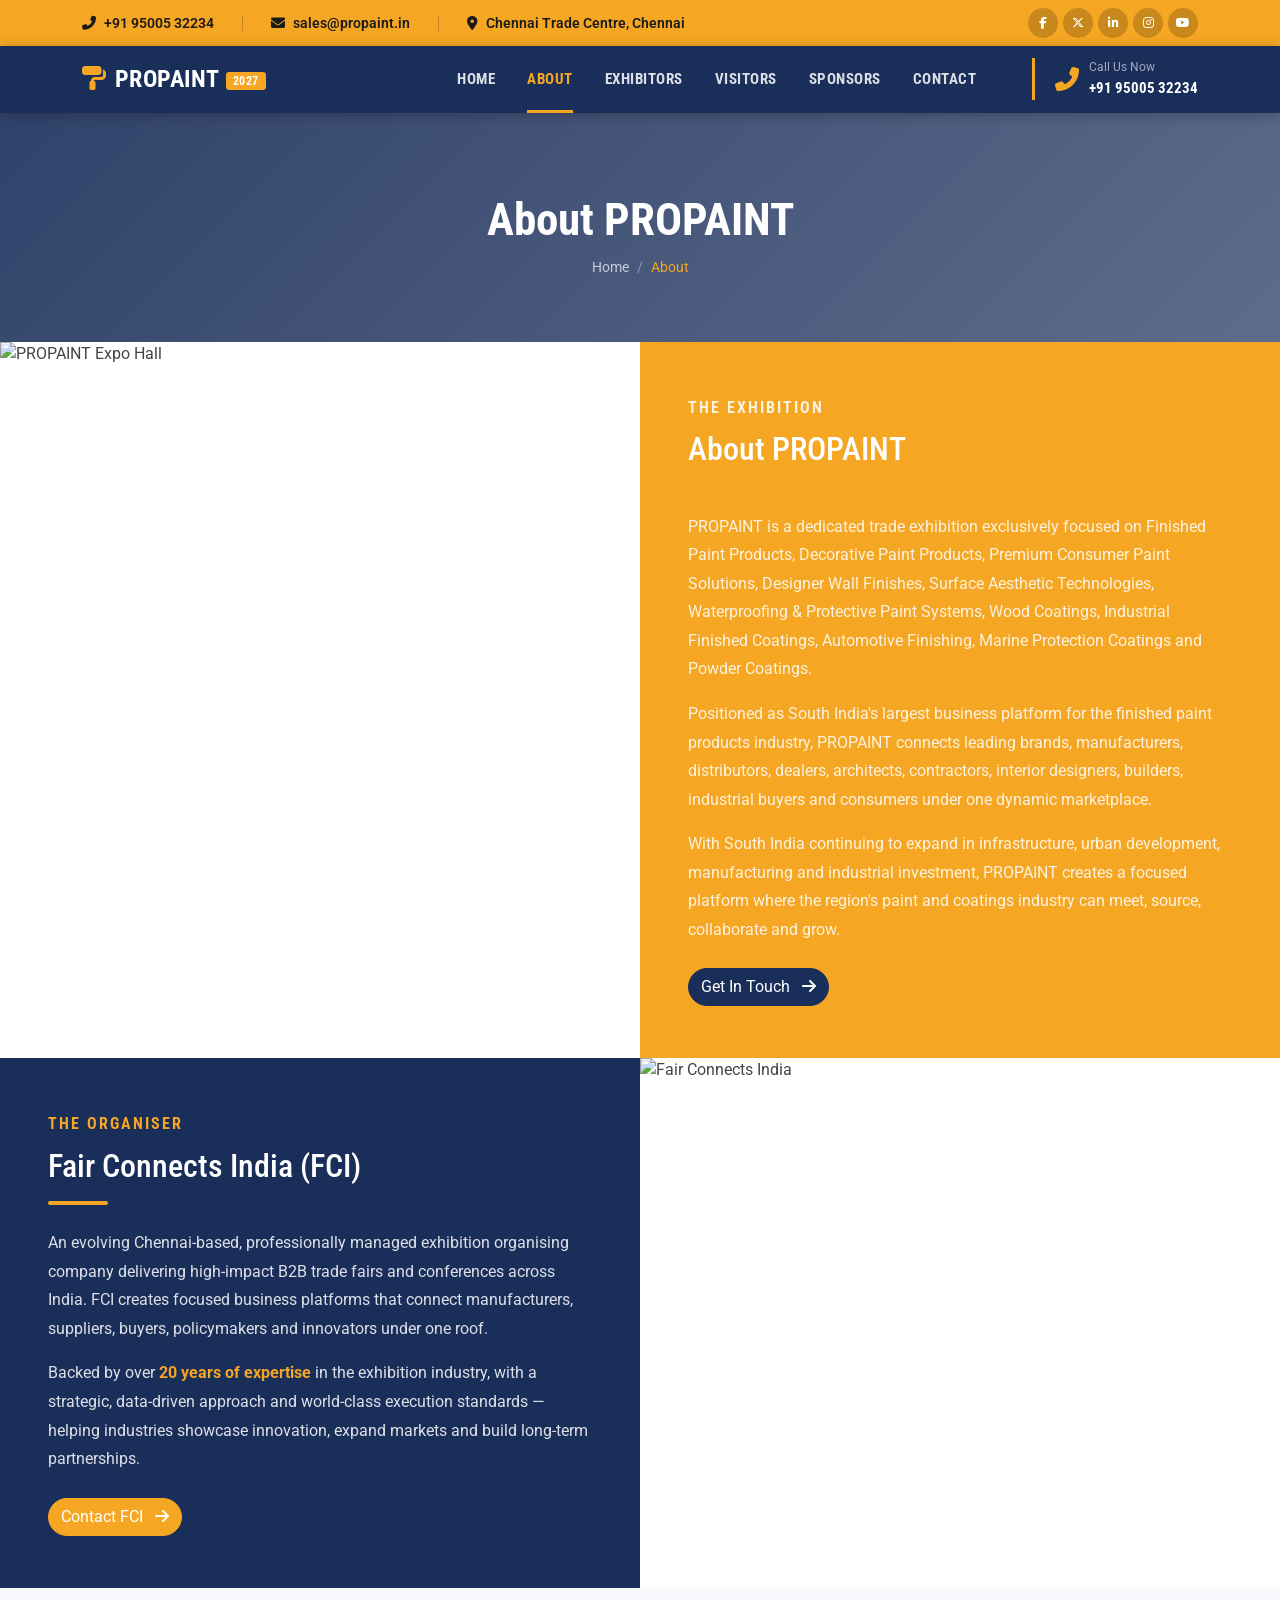
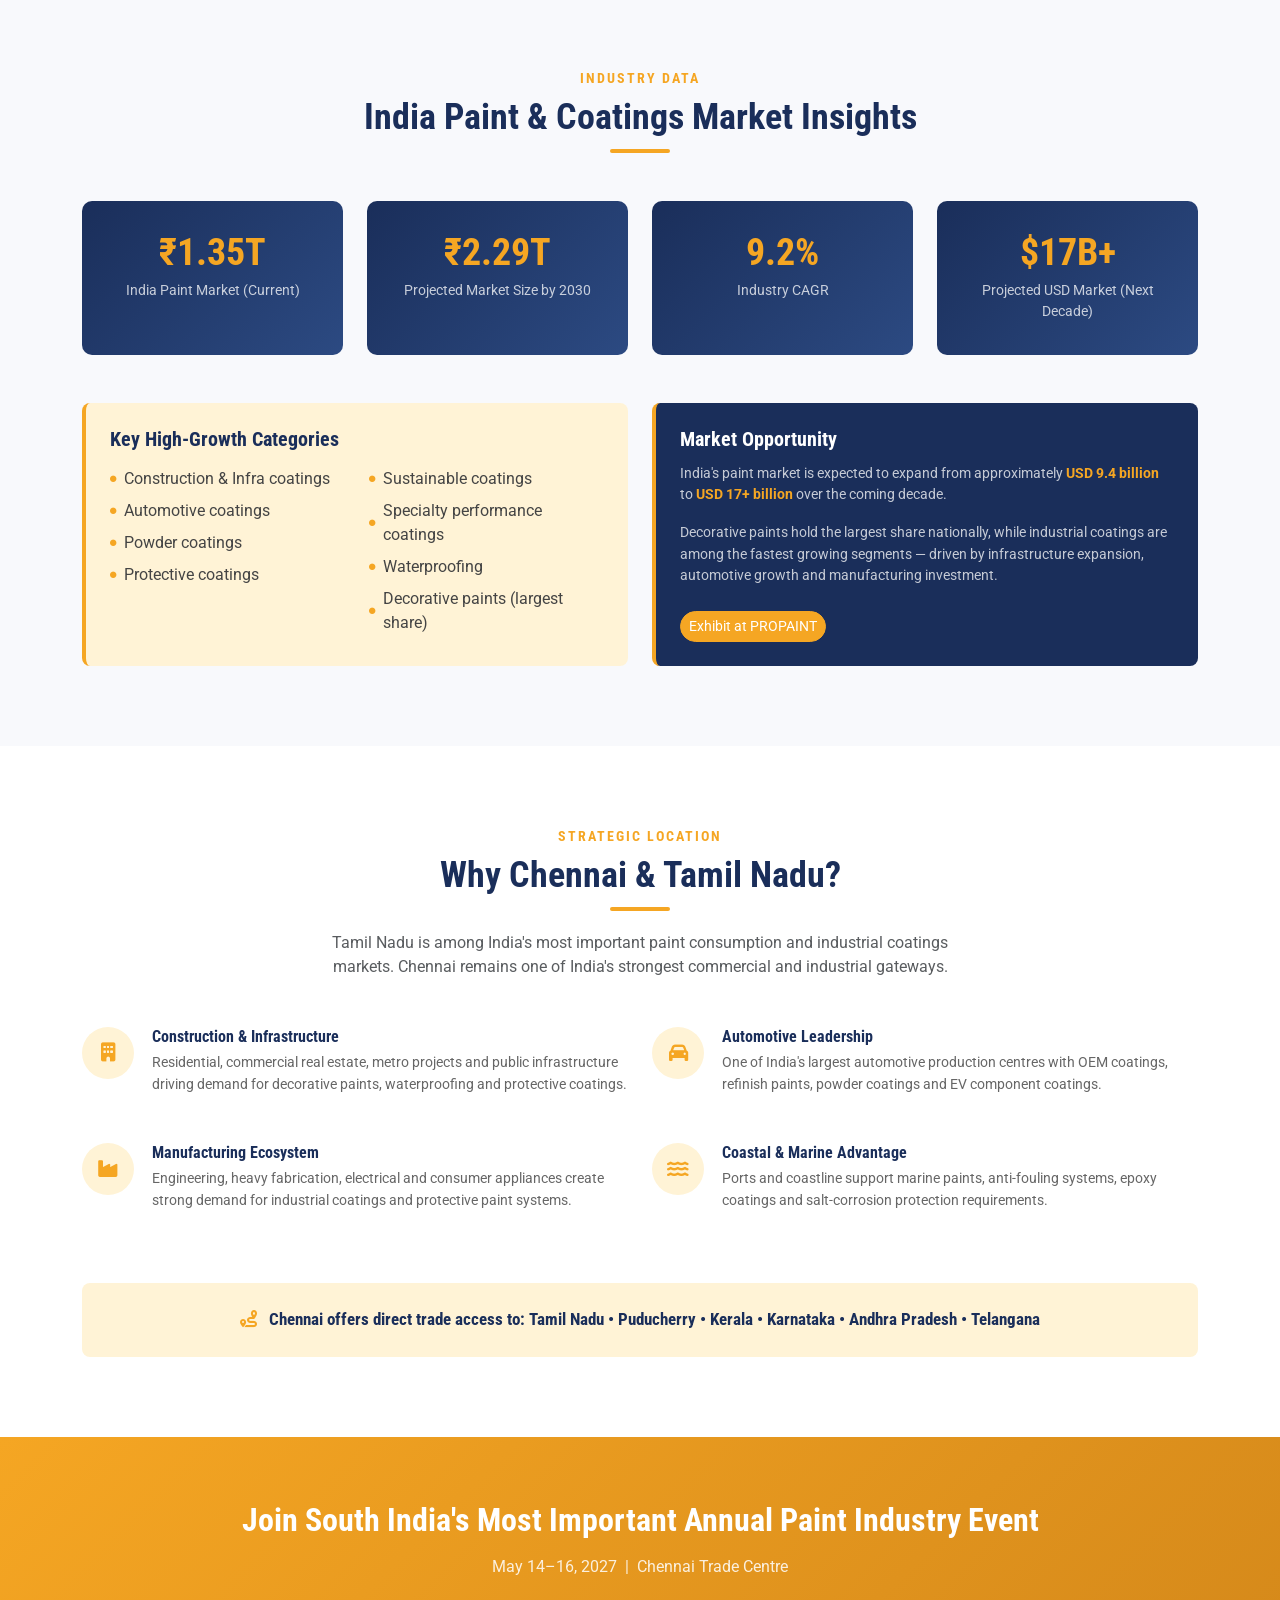
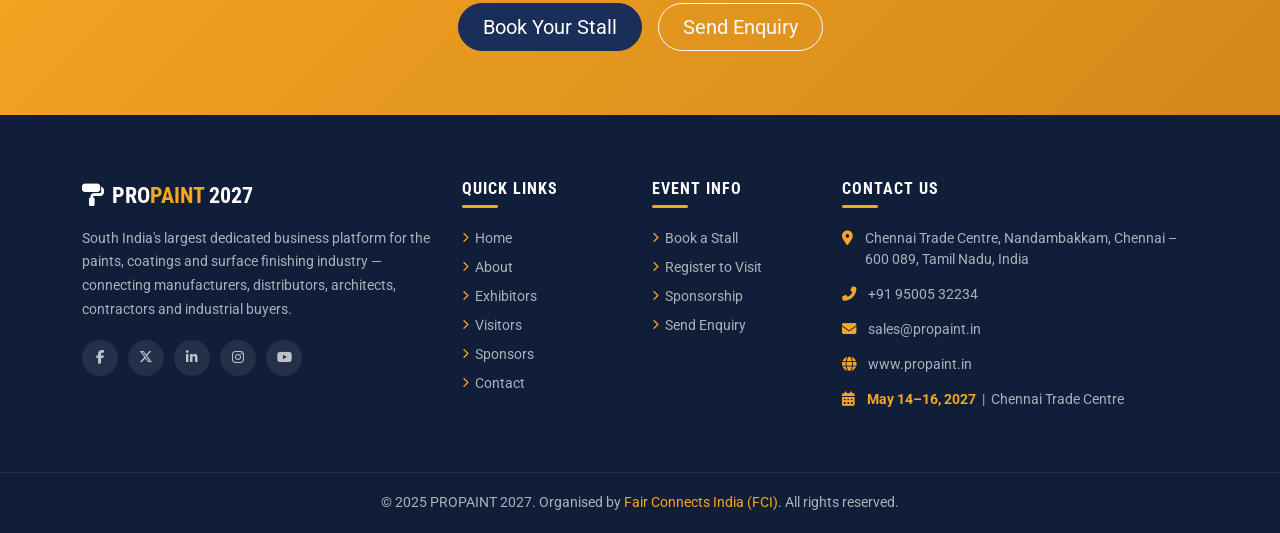
==== about.html @ 31a2e3bb "initial commit" ====
<!DOCTYPE html>
<html lang="en">

<head>
    <meta charset="UTF-8" />
    <meta name="viewport" content="width=device-width, initial-scale=1.0" />
    <title>About — PROPAINT 2027</title>
    <meta name="description"
        content="About PROPAINT 2027 — South India's largest dedicated trade exhibition for the paints, coatings and surface finishing industry." />
    <link rel="icon"
        href="data:image/svg+xml,<svg xmlns='http://www.w3.org/2000/svg' viewBox='0 0 100 100'><text y='.9em' font-size='90'>🎨</text></svg>" />
    <link rel="preconnect" href="https://fonts.googleapis.com">
    <link rel="preconnect" href="https://fonts.gstatic.com" crossorigin>
    <link
        href="https://fonts.googleapis.com/css2?family=Roboto+Condensed:wght@400;700&family=Roboto:wght@400;500;700&display=swap"
        rel="stylesheet">
    <link href="https://cdn.jsdelivr.net/npm/bootstrap@5.3.3/dist/css/bootstrap.min.css" rel="stylesheet">
    <link href="https://cdn.jsdelivr.net/npm/bootstrap-icons@1.11.3/font/bootstrap-icons.css" rel="stylesheet">
    <link href="https://cdnjs.cloudflare.com/ajax/libs/font-awesome/6.5.1/css/all.min.css" rel="stylesheet">
    <link href="https://cdn.jsdelivr.net/npm/aos@2.3.4/dist/aos.css" rel="stylesheet">
    <link rel="stylesheet" href="css/theme.css">
    <link rel="stylesheet" href="css/style.css">
</head>

<body>

    <div id="header-placeholder"></div>

    <!-- Page Hero -->
    <div class="page-hero"
        style="background-image:url('https://images.unsplash.com/photo-1589939705384-5185137a7f0f?w=1920&q=80')">
        <div class="container">
            <h1 data-aos="fade-up">About PROPAINT</h1>
            <nav aria-label="breadcrumb" data-aos="fade-up" data-aos-delay="100">
                <ol class="breadcrumb">
                    <li class="breadcrumb-item"><a href="index.html">Home</a></li>
                    <li class="breadcrumb-item active">About</li>
                </ol>
            </nav>
        </div>
    </div>

    <!-- ============================================================
     ABOUT EXPO (split)
     ============================================================ -->
    <section class="p-0">
        <div class="container-fluid p-0">
            <div class="row g-0">
                <div class="col-lg-6 about-img-wrap" data-aos="fade-right">
                    <img src="https://images.unsplash.com/photo-1504307651254-35680f356dfd?w=900&q=80"
                        alt="PROPAINT Expo Hall" loading="lazy">
                </div>
                <div class="col-lg-6">
                    <div class="about-content-box">
                        <p class="section-subtitle">The Exhibition</p>
                        <h2>About PROPAINT</h2>
                        <div class="section-divider left mt-2 mb-4"></div>
                        <p>PROPAINT is a dedicated trade exhibition exclusively focused on Finished Paint Products,
                            Decorative Paint Products, Premium Consumer Paint Solutions, Designer Wall Finishes, Surface
                            Aesthetic Technologies, Waterproofing &amp; Protective Paint Systems, Wood Coatings,
                            Industrial Finished Coatings, Automotive Finishing, Marine Protection Coatings and Powder
                            Coatings.</p>
                        <p>Positioned as South India's largest business platform for the finished paint products
                            industry, PROPAINT connects leading brands, manufacturers, distributors, dealers,
                            architects, contractors, interior designers, builders, industrial buyers and consumers under
                            one dynamic marketplace.</p>
                        <p>With South India continuing to expand in infrastructure, urban development, manufacturing and
                            industrial investment, PROPAINT creates a focused platform where the region's paint and
                            coatings industry can meet, source, collaborate and grow.</p>
                        <a href="contact.html" class="btn btn-secondary rounded-pill-btn mt-2">Get In Touch <i
                                class="fas fa-arrow-right ms-2"></i></a>
                    </div>
                </div>
            </div>
        </div>
    </section>

    <!-- ============================================================
     ABOUT ORGANISER (split reverse)
     ============================================================ -->
    <section class="p-0">
        <div class="container-fluid p-0">
            <div class="row g-0">
                <div class="col-lg-6 order-lg-2 about-img-wrap" data-aos="fade-left">
                    <img src="https://images.unsplash.com/photo-1581094794329-c8112a89af12?w=900&q=80"
                        alt="Fair Connects India" loading="lazy">
                </div>
                <div class="col-lg-6 order-lg-1">
                    <div class="about-content-box dark">
                        <p class="section-subtitle" style="color:var(--theme-primary)">The Organiser</p>
                        <h2>Fair Connects India (FCI)</h2>
                        <div class="section-divider left mt-2 mb-4"></div>
                        <p>An evolving Chennai-based, professionally managed exhibition organising company delivering
                            high-impact B2B trade fairs and conferences across India. FCI creates focused business
                            platforms that connect manufacturers, suppliers, buyers, policymakers and innovators under
                            one roof.</p>
                        <p>Backed by over <strong style="color:var(--theme-primary)">20 years of expertise</strong> in
                            the exhibition industry, with a strategic, data-driven approach and world-class execution
                            standards — helping industries showcase innovation, expand markets and build long-term
                            partnerships.</p>
                        <a href="contact.html" class="btn btn-primary rounded-pill-btn mt-2">Contact FCI <i
                                class="fas fa-arrow-right ms-2"></i></a>
                    </div>
                </div>
            </div>
        </div>
    </section>

    <!-- ============================================================
     MARKET INSIGHTS
     ============================================================ -->
    <section class="section-bg">
        <div class="container">
            <div class="text-center mb-5" data-aos="fade-up">
                <p class="section-subtitle">Industry Data</p>
                <h2 class="section-title">India Paint &amp; Coatings Market Insights</h2>
                <div class="section-divider mx-auto"></div>
            </div>
            <div class="row gy-4" id="market-insights-container">
                <!-- rendered by main.js -->
            </div>
            <div class="row gy-4 mt-4">
                <div class="col-md-6" data-aos="fade-up">
                    <div class="p-4 rounded-3 h-100"
                        style="background:var(--theme-primary-light);border-left:4px solid var(--theme-primary)">
                        <h5 style="color:var(--theme-secondary);font-family:var(--font-heading);font-weight:700">Key
                            High-Growth Categories</h5>
                        <div class="row gy-2 mt-2">
                            <div class="col-6">
                                <ul class="list-unstyled mb-0">
                                    <li class="d-flex align-items-center gap-2 mb-2"><i class="fas fa-circle"
                                            style="font-size:.4rem;color:var(--theme-primary)"></i> Construction &amp;
                                        Infra coatings</li>
                                    <li class="d-flex align-items-center gap-2 mb-2"><i class="fas fa-circle"
                                            style="font-size:.4rem;color:var(--theme-primary)"></i> Automotive coatings
                                    </li>
                                    <li class="d-flex align-items-center gap-2 mb-2"><i class="fas fa-circle"
                                            style="font-size:.4rem;color:var(--theme-primary)"></i> Powder coatings</li>
                                    <li class="d-flex align-items-center gap-2"><i class="fas fa-circle"
                                            style="font-size:.4rem;color:var(--theme-primary)"></i> Protective coatings
                                    </li>
                                </ul>
                            </div>
                            <div class="col-6">
                                <ul class="list-unstyled mb-0">
                                    <li class="d-flex align-items-center gap-2 mb-2"><i class="fas fa-circle"
                                            style="font-size:.4rem;color:var(--theme-primary)"></i> Sustainable coatings
                                    </li>
                                    <li class="d-flex align-items-center gap-2 mb-2"><i class="fas fa-circle"
                                            style="font-size:.4rem;color:var(--theme-primary)"></i> Specialty
                                        performance coatings</li>
                                    <li class="d-flex align-items-center gap-2 mb-2"><i class="fas fa-circle"
                                            style="font-size:.4rem;color:var(--theme-primary)"></i> Waterproofing</li>
                                    <li class="d-flex align-items-center gap-2"><i class="fas fa-circle"
                                            style="font-size:.4rem;color:var(--theme-primary)"></i> Decorative paints
                                        (largest share)</li>
                                </ul>
                            </div>
                        </div>
                    </div>
                </div>
                <div class="col-md-6" data-aos="fade-up" data-aos-delay="100">
                    <div class="p-4 rounded-3 h-100"
                        style="background:var(--theme-secondary);border-left:4px solid var(--theme-primary)">
                        <h5 style="color:#fff;font-family:var(--font-heading);font-weight:700">Market Opportunity</h5>
                        <p style="color:rgba(255,255,255,.75);font-size:.9rem;margin-top:12px">India's paint market is
                            expected to expand from approximately <strong style="color:var(--theme-primary)">USD 9.4
                                billion</strong> to <strong style="color:var(--theme-primary)">USD 17+ billion</strong>
                            over the coming decade.</p>
                        <p style="color:rgba(255,255,255,.75);font-size:.9rem">Decorative paints hold the largest share
                            nationally, while industrial coatings are among the fastest growing segments — driven by
                            infrastructure expansion, automotive growth and manufacturing investment.</p>
                        <a href="exhibitors.html" class="btn btn-primary rounded-pill-btn btn-sm mt-2">Exhibit at
                            PROPAINT</a>
                    </div>
                </div>
            </div>
        </div>
    </section>

    <!-- ============================================================
     WHY CHENNAI
     ============================================================ -->
    <section>
        <div class="container">
            <div class="text-center mb-5" data-aos="fade-up">
                <p class="section-subtitle">Strategic Location</p>
                <h2 class="section-title">Why Chennai &amp; Tamil Nadu?</h2>
                <div class="section-divider mx-auto"></div>
                <p class="text-muted mt-3" style="max-width:640px;margin:0 auto">Tamil Nadu is among India's most
                    important paint consumption and industrial coatings markets. Chennai remains one of India's
                    strongest commercial and industrial gateways.</p>
            </div>
            <div class="row gy-4" id="industry-sectors-container">
                <!-- rendered by main.js -->
            </div>
            <div class="mt-5 p-4 rounded-3 text-center" style="background:var(--theme-primary-light)"
                data-aos="fade-up">
                <p class="mb-0"
                    style="font-family:var(--font-heading);font-weight:700;color:var(--theme-secondary);font-size:1.05rem">
                    <i class="fas fa-route me-2" style="color:var(--theme-primary)"></i>
                    Chennai offers direct trade access to: Tamil Nadu &bull; Puducherry &bull; Kerala &bull; Karnataka
                    &bull; Andhra Pradesh &bull; Telangana
                </p>
            </div>
        </div>
    </section>

    <!-- CTA -->
    <section class="bg-gradient-primary text-white text-center py-5">
        <div class="container py-3" data-aos="zoom-in">
            <h2 class="text-white fw-bold mb-3" style="font-family:var(--font-heading);font-size:2rem">
                Join South India's Most Important Annual Paint Industry Event
            </h2>
            <p class="mb-4" style="color:rgba(255,255,255,.85)">May 14–16, 2027 &nbsp;|&nbsp; Chennai Trade Centre</p>
            <div class="d-flex justify-content-center flex-wrap gap-3">
                <a href="exhibitors.html" class="btn btn-secondary btn-lg rounded-pill-btn px-4">Book Your Stall</a>
                <a href="contact.html" class="btn btn-outline-light btn-lg rounded-pill-btn px-4">Send Enquiry</a>
            </div>
        </div>
    </section>

    <div id="footer-placeholder"></div>

    <script src="https://cdn.jsdelivr.net/npm/bootstrap@5.3.3/dist/js/bootstrap.bundle.min.js"></script>
    <script src="https://cdn.jsdelivr.net/npm/aos@2.3.4/dist/aos.js"></script>
    <script src="js/data.js"></script>
    <script src="js/components.js"></script>
    <script src="js/main.js"></script>
</body>

</html>
---- css/theme.css ----
/* ================================================================
   PROPAINT 2027 — Theme Configuration
   ================================================================
   To re-brand this site, update the two hex values below.
   Every color, button, border, and highlight will update automatically.

   --theme-primary  : main accent  (topbar bg, badges, highlights, CTAs)
   --theme-secondary: dark base    (navbar, footer, headings, dark sections)
   ================================================================ */

:root {
    --theme-primary: #F5A623;
    --theme-secondary: #1A2E5A;

    /* ---- Derived shades (auto-computed from primaries) ---- */
    --theme-primary-dark: #d4881a;
    --theme-primary-light: #fff3d6;
    --theme-secondary-dark: #111e3a;
    --theme-secondary-light: #2c4a82;

    /* ---- Bootstrap 5 overrides (keeps utility classes in sync) ---- */
    --bs-primary: var(--theme-primary);
    --bs-primary-rgb: 245, 166, 35;
    --bs-secondary: var(--theme-secondary);
    --bs-secondary-rgb: 26, 46, 90;
    --bs-link-color: var(--theme-primary);
    --bs-link-hover-color: var(--theme-primary-dark);

    /* ---- Typography ---- */
    --font-heading: 'Roboto Condensed', sans-serif;
    --font-body: 'Roboto', sans-serif;

    /* ---- Spacing ---- */
    --section-py: 80px;
}
---- css/style.css ----
/* ============================================================
   PROPAINT 2027 — Main Stylesheet
   Fonts loaded via CDN in each HTML file
   ============================================================ */

*,
*::before,
*::after {
    box-sizing: border-box;
}

body {
    font-family: var(--font-body);
    color: #444;
    background: #fff;
    overflow-x: hidden;
}

h1,
h2,
h3,
h4,
h5,
h6 {
    font-family: var(--font-heading);
    color: var(--theme-secondary);
}

a {
    text-decoration: none;
}

img {
    max-width: 100%;
}

/* ============================================================
   Bootstrap Color Overrides
   ============================================================ */
.bg-primary {
    background-color: var(--theme-primary) !important;
}

.bg-secondary {
    background-color: var(--theme-secondary) !important;
}

.text-primary {
    color: var(--theme-primary) !important;
}

.text-secondary {
    color: var(--theme-secondary) !important;
}

.border-primary {
    border-color: var(--theme-primary) !important;
}

.border-secondary {
    border-color: var(--theme-secondary) !important;
}

.btn-primary {
    background-color: var(--theme-primary);
    border-color: var(--theme-primary);
    color: #fff;
}

.btn-primary:hover,
.btn-primary:focus {
    background-color: var(--theme-primary-dark);
    border-color: var(--theme-primary-dark);
    color: #fff;
}

.btn-secondary {
    background-color: var(--theme-secondary);
    border-color: var(--theme-secondary);
    color: #fff;
}

.btn-secondary:hover,
.btn-secondary:focus {
    background-color: var(--theme-secondary-dark);
    border-color: var(--theme-secondary-dark);
    color: #fff;
}

.btn-outline-primary {
    color: var(--theme-primary);
    border-color: var(--theme-primary);
}

.btn-outline-primary:hover {
    background-color: var(--theme-primary);
    color: #fff;
}

.btn-outline-light:hover {
    background-color: var(--theme-primary);
    border-color: var(--theme-primary);
    color: #fff;
}

/* ============================================================
   Site Header (fixed wrapper)
   ============================================================ */
#site-header {
    position: fixed;
    top: 0;
    left: 0;
    right: 0;
    z-index: 1050;
    width: 100%;
}

/* Hide topbar smoothly once scrolled */
#site-header .topbar {
    max-height: 60px;
    overflow: hidden;
    transition: max-height .35s ease, padding .35s ease, opacity .25s ease;
    opacity: 1;
}

#site-header.scrolled .topbar {
    max-height: 0;
    padding-top: 0;
    padding-bottom: 0;
    opacity: 0;
}

/* Subtle shadow boost on scrolled navbar */
#site-header.scrolled .site-navbar {
    box-shadow: 0 4px 20px rgba(0, 0, 0, .35);
}

/* ============================================================
   Topbar
   ============================================================ */
.topbar {
    background-color: var(--theme-primary);
    padding: 8px 0;
    font-size: 0.875rem;
}

.topbar a {
    color: #1a1a1a;
    font-weight: 600;
    transition: opacity .2s;
}

.topbar a:hover {
    opacity: .7;
}

.topbar .text-white {
    color: #1a1a1a !important;
}

.topbar .separator {
    border-left: 1px solid rgba(0, 0, 0, .2);
    height: 16px;
    margin: 0 12px;
}

.topbar .social-icons a {
    width: 30px;
    height: 30px;
    display: inline-flex;
    align-items: center;
    justify-content: center;
    background: rgba(0, 0, 0, .18);
    color: #fff;
    border-radius: 50%;
    margin-left: 5px;
    font-size: .75rem;
    transition: background .2s, transform .2s;
}

.topbar .social-icons a:hover {
    background: var(--theme-secondary);
    color: #fff;
    opacity: 1;
    transform: translateY(-2px);
}

/* ============================================================
   Scroll-to-Top Button
   ============================================================ */
#scroll-top {
    position: fixed;
    bottom: 32px;
    right: 28px;
    width: 46px;
    height: 46px;
    background: var(--theme-primary);
    color: #fff;
    border: none;
    border-radius: 50%;
    font-size: 1.15rem;
    display: flex;
    align-items: center;
    justify-content: center;
    cursor: pointer;
    z-index: 1049;
    box-shadow: 0 4px 16px rgba(0, 0, 0, .25);
    opacity: 0;
    transform: translateY(20px);
    transition: opacity .3s ease, transform .3s ease, background .2s;
    pointer-events: none;
}

#scroll-top.visible {
    opacity: 1;
    transform: translateY(0);
    pointer-events: auto;
}

#scroll-top:hover {
    background: var(--theme-secondary);
}

/* ============================================================
   Navbar
   ============================================================ */
.site-navbar {
    background-color: var(--theme-secondary) !important;
    padding: 0 0;
    position: sticky;
    top: 0;
    z-index: 1000;
    box-shadow: 0 2px 12px rgba(0, 0, 0, .25);
}

.site-navbar .navbar-brand {
    padding: 14px 0;
    font-family: var(--font-heading);
    font-size: 1.5rem;
    font-weight: 700;
    color: #fff !important;
    letter-spacing: .5px;
    text-transform: uppercase;
}

.site-navbar .navbar-brand .brand-year {
    font-size: .75rem;
    background: var(--theme-primary);
    color: #fff;
    padding: 2px 7px;
    border-radius: 3px;
    margin-left: 6px;
    vertical-align: middle;
    font-weight: 700;
}

.site-navbar .nav-link {
    color: rgba(255, 255, 255, .85) !important;
    font-family: var(--font-heading);
    font-weight: 700;
    font-size: .95rem;
    letter-spacing: .5px;
    text-transform: uppercase;
    padding: 22px 16px !important;
    transition: color .2s;
    position: relative;
}

.site-navbar .nav-link::after {
    content: '';
    position: absolute;
    bottom: 0;
    left: 16px;
    right: 16px;
    height: 3px;
    background: var(--theme-primary);
    transform: scaleX(0);
    transition: transform .25s;
}

.site-navbar .nav-link:hover,
.site-navbar .nav-link.active {
    color: var(--theme-primary) !important;
}

.site-navbar .nav-link:hover::after,
.site-navbar .nav-link.active::after {
    transform: scaleX(1);
}

.site-navbar .navbar-toggler {
    border-color: rgba(255, 255, 255, .3);
    padding: 6px 10px;
}

.site-navbar .navbar-toggler-icon {
    background-image: url("data:image/svg+xml,%3csvg xmlns='http://www.w3.org/2000/svg' viewBox='0 0 30 30'%3e%3cpath stroke='rgba%28255%2c 255%2c 255%2c 0.85%29' stroke-linecap='round' stroke-miterlimit='10' stroke-width='2' d='M4 7h22M4 15h22M4 23h22'/%3e%3c/svg%3e");
}

.navbar-phone {
    display: flex;
    align-items: center;
    gap: 10px;
    border-left: 3px solid var(--theme-primary);
    padding-left: 20px;
    margin-left: 16px;
}

.navbar-phone .icon {
    font-size: 1.5rem;
    color: var(--theme-primary);
}

.navbar-phone small {
    color: rgba(255, 255, 255, .6);
    font-size: .75rem;
    display: block;
}

.navbar-phone strong {
    color: #fff;
    font-size: .95rem;
    font-family: var(--font-heading);
}

/* ============================================================
   Section Headings
   ============================================================ */
.section-title {
    font-size: 2.25rem;
    font-weight: 700;
    color: var(--theme-secondary);
    margin-bottom: 10px;
}

.section-subtitle {
    color: var(--theme-primary);
    font-family: var(--font-heading);
    font-weight: 700;
    font-size: .85rem;
    letter-spacing: 2px;
    text-transform: uppercase;
    margin-bottom: 8px;
}

.section-divider {
    width: 60px;
    height: 4px;
    background: var(--theme-primary);
    margin: 0 auto 20px;
    border-radius: 2px;
}

.section-divider.left {
    margin-left: 0;
}

/* ============================================================
   Hero
   ============================================================ */
.hero {
    position: relative;
    min-height: 92vh;
    display: flex;
    align-items: center;
    background-size: cover;
    background-position: center;
    background-repeat: no-repeat;
    overflow: hidden;
}

.hero-overlay {
    position: absolute;
    inset: 0;
    background: linear-gradient(135deg,
            rgba(26, 46, 90, 0.88) 0%,
            rgba(26, 46, 90, 0.65) 50%,
            rgba(245, 166, 35, 0.35) 100%);
}

.hero-content {
    position: relative;
    z-index: 2;
}

.hero-label {
    display: inline-block;
    background: var(--theme-primary);
    color: #fff;
    font-family: var(--font-heading);
    font-size: .8rem;
    font-weight: 700;
    letter-spacing: 2px;
    text-transform: uppercase;
    padding: 6px 18px;
    border-radius: 20px;
    margin-bottom: 22px;
}

.hero h1 {
    font-size: clamp(2.4rem, 6vw, 4rem);
    font-weight: 700;
    color: #fff;
    line-height: 1.15;
    margin-bottom: 16px;
}

.hero h1 span {
    color: var(--theme-primary);
}

.hero-meta {
    display: flex;
    flex-wrap: wrap;
    gap: 20px;
    margin-bottom: 32px;
    font-size: 1rem;
    color: rgba(255, 255, 255, .85);
}

.hero-meta .meta-item {
    display: flex;
    align-items: center;
    gap: 8px;
}

.hero-meta .meta-item i {
    color: var(--theme-primary);
    font-size: 1rem;
}

.hero-btns {
    display: flex;
    flex-wrap: wrap;
    gap: 12px;
    margin-bottom: 44px;
}

.hero-btns .btn {
    padding: 12px 28px;
    font-family: var(--font-heading);
    font-weight: 700;
    letter-spacing: .5px;
    border-radius: 30px;
}

/* Countdown */
.countdown {
    display: flex;
    gap: 12px;
    flex-wrap: wrap;
}

.countdown-label {
    font-family: var(--font-heading);
    font-size: .78rem;
    font-weight: 700;
    letter-spacing: 1px;
    text-transform: uppercase;
    color: var(--theme-primary);
    margin-bottom: 10px;
}

.countdown-box {
    background: rgba(255, 255, 255, .12);
    border: 1px solid rgba(255, 255, 255, .2);
    backdrop-filter: blur(6px);
    border-radius: 8px;
    padding: 12px 18px;
    text-align: center;
    min-width: 72px;
}

.countdown-box .num {
    font-family: var(--font-heading);
    font-size: 2rem;
    font-weight: 700;
    color: #fff;
    line-height: 1;
    display: block;
}

.countdown-box .unit {
    font-size: .68rem;
    color: var(--theme-primary);
    text-transform: uppercase;
    letter-spacing: 1px;
    font-weight: 700;
    margin-top: 4px;
    display: block;
}

/* ============================================================
   Stats Counter Strip
   ============================================================ */
.stats-strip {
    position: relative;
    background-size: cover;
    background-position: center;
    padding: 64px 0;
}

.stats-strip::before {
    content: '';
    position: absolute;
    inset: 0;
    background: rgba(26, 46, 90, .88);
}

.stats-strip .container {
    position: relative;
}

.stat-item {
    text-align: center;
    color: #fff;
}

.stat-num {
    font-family: var(--font-heading);
    font-size: 3.2rem;
    font-weight: 700;
    color: var(--theme-primary);
    line-height: 1;
}

.stat-suffix {
    font-size: 2.2rem;
}

.stat-label {
    font-family: var(--font-heading);
    font-size: .9rem;
    font-weight: 700;
    letter-spacing: 1.5px;
    text-transform: uppercase;
    color: rgba(255, 255, 255, .7);
    margin-top: 6px;
}

.stat-divider {
    width: 1px;
    background: rgba(255, 255, 255, .2);
    margin: 0 auto;
}

/* ============================================================
   About Split Sections
   ============================================================ */
.about-img-wrap {
    position: relative;
    min-height: 420px;
}

.about-img-wrap img {
    position: absolute;
    inset: 0;
    width: 100%;
    height: 100%;
    object-fit: cover;
}

.about-content-box {
    background: var(--theme-primary);
    padding: 52px 48px;
    height: 100%;
    display: flex;
    flex-direction: column;
    justify-content: center;
}

.about-content-box.dark {
    background: var(--theme-secondary);
}

.about-content-box h2,
.about-content-box.dark h2 {
    color: #fff;
}

.about-content-box p {
    color: rgba(255, 255, 255, .85);
    font-size: 1.02rem;
    line-height: 1.75;
}

.about-content-box .btn {
    align-self: flex-start;
    margin-top: 12px;
}

/* ============================================================
   Feature / Service Cards
   ============================================================ */
.feature-wrap {
    padding-top: 60px;
}

.feature-card {
    background: #fff;
    border: 1px solid #ececec;
    border-radius: 10px;
    padding: 36px 28px 30px;
    text-align: center;
    position: relative;
    margin-top: 40px;
    transition: transform .3s, box-shadow .3s;
    height: calc(100% - 40px);
}

.feature-card:hover {
    transform: translateY(-6px);
    box-shadow: 0 16px 40px rgba(26, 46, 90, .12);
}

.feature-icon {
    position: absolute;
    top: -36px;
    left: 50%;
    transform: translateX(-50%);
    width: 72px;
    height: 72px;
    border-radius: 50%;
    background: var(--theme-primary);
    display: flex;
    align-items: center;
    justify-content: center;
    font-size: 1.6rem;
    color: #fff;
    box-shadow: 0 6px 20px rgba(245, 166, 35, .4);
}

.feature-card h4 {
    font-size: 1.1rem;
    font-weight: 700;
    margin-bottom: 10px;
    color: var(--theme-secondary);
}

.feature-card p {
    font-size: .9rem;
    color: #666;
    line-height: 1.65;
    margin: 0;
}

/* ============================================================
   Exhibitor Profile Cards
   ============================================================ */
.profile-card {
    background: var(--theme-secondary);
    border-radius: 10px;
    padding: 32px 28px;
    color: #fff;
    transition: transform .3s, box-shadow .3s;
    height: 100%;
}

.profile-card:hover {
    transform: translateY(-5px);
    box-shadow: 0 14px 36px rgba(26, 46, 90, .25);
}

.profile-card .card-icon {
    width: 56px;
    height: 56px;
    background: var(--theme-primary);
    border-radius: 50%;
    display: flex;
    align-items: center;
    justify-content: center;
    font-size: 1.4rem;
    color: #fff;
    margin-bottom: 20px;
}

.profile-card h4 {
    color: #fff;
    font-size: 1.1rem;
    font-weight: 700;
    margin-bottom: 12px;
}

.profile-card ul {
    padding-left: 0;
    list-style: none;
    margin: 0;
}

.profile-card ul li {
    color: rgba(255, 255, 255, .75);
    font-size: .875rem;
    padding: 3px 0;
    display: flex;
    align-items: center;
    gap: 8px;
}

.profile-card ul li::before {
    content: '';
    width: 5px;
    height: 5px;
    border-radius: 50%;
    background: var(--theme-primary);
    flex-shrink: 0;
}

/* ============================================================
   CTA Banner
   ============================================================ */
.cta-banner {
    position: relative;
    background-size: cover;
    background-position: center;
    padding: 80px 0;
}

.cta-banner::before {
    content: '';
    position: absolute;
    inset: 0;
    background: linear-gradient(135deg, rgba(26, 46, 90, .92) 0%, rgba(26, 46, 90, .78) 100%);
}

.cta-banner .container {
    position: relative;
}

.cta-banner h2 {
    color: #fff;
    font-size: 2.4rem;
    font-weight: 700;
}

.cta-banner p {
    color: rgba(255, 255, 255, .8);
    font-size: 1.05rem;
    max-width: 600px;
}

/* ============================================================
   Visitor Profile Badges
   ============================================================ */
.visitor-badge {
    display: flex;
    align-items: center;
    gap: 14px;
    background: #f8f9fc;
    border-left: 4px solid var(--theme-primary);
    border-radius: 0 8px 8px 0;
    padding: 14px 18px;
    transition: background .2s, transform .2s;
}

.visitor-badge:hover {
    background: var(--theme-primary-light);
    transform: translateX(4px);
}

.visitor-badge i {
    color: var(--theme-primary);
    font-size: 1.2rem;
    width: 20px;
    flex-shrink: 0;
}

.visitor-badge span {
    font-family: var(--font-heading);
    font-weight: 700;
    font-size: .95rem;
    color: var(--theme-secondary);
}

/* ============================================================
   Event Highlight Cards
   ============================================================ */
.highlight-card {
    background: var(--theme-primary);
    border-radius: 10px;
    padding: 28px 22px;
    text-align: center;
    color: #fff;
    transition: transform .3s, box-shadow .3s;
    height: 100%;
}

.highlight-card:hover {
    transform: translateY(-5px);
    box-shadow: 0 12px 32px rgba(245, 166, 35, .35);
}

.highlight-card i {
    font-size: 2rem;
    margin-bottom: 12px;
    display: block;
}

.highlight-card p {
    font-family: var(--font-heading);
    font-weight: 700;
    font-size: .95rem;
    margin: 0;
}

/* ============================================================
   Sponsor Package Cards
   ============================================================ */
.sponsor-card {
    border-radius: 12px;
    overflow: hidden;
    border: 2px solid #ececec;
    transition: transform .3s, box-shadow .3s, border-color .3s;
    height: 100%;
    display: flex;
    flex-direction: column;
}

.sponsor-card:hover {
    transform: translateY(-6px);
    box-shadow: 0 18px 48px rgba(0, 0, 0, .12);
    border-color: var(--theme-primary);
}

.sponsor-card.featured {
    border-color: var(--theme-primary);
    box-shadow: 0 12px 40px rgba(245, 166, 35, .2);
}

.sponsor-card-header {
    padding: 28px 28px 20px;
    background: var(--theme-secondary);
    color: #fff;
}

.sponsor-card.featured .sponsor-card-header {
    background: var(--theme-primary);
}

.sponsor-tier-badge {
    display: inline-block;
    background: rgba(255, 255, 255, .15);
    color: #fff;
    font-family: var(--font-heading);
    font-size: .72rem;
    font-weight: 700;
    letter-spacing: 2px;
    text-transform: uppercase;
    padding: 3px 12px;
    border-radius: 12px;
    margin-bottom: 10px;
}

.sponsor-card.featured .sponsor-tier-badge {
    background: rgba(255, 255, 255, .25);
}

.sponsor-card-header h3 {
    color: #fff;
    font-size: 1.5rem;
    font-weight: 700;
    margin: 0 0 4px;
}

.sponsor-card-header .price {
    font-family: var(--font-heading);
    font-size: 1.75rem;
    font-weight: 700;
    color: var(--theme-primary);
}

.sponsor-card.featured .sponsor-card-header .price {
    color: #fff;
}

.sponsor-card-header .price small {
    font-size: .85rem;
    opacity: .8;
}

.sponsor-card-body {
    padding: 24px 28px;
    flex: 1;
    background: #fff;
}

.sponsor-benefit {
    display: flex;
    align-items: flex-start;
    gap: 10px;
    padding: 5px 0;
    font-size: .875rem;
    color: #555;
}

.sponsor-benefit i {
    color: var(--theme-primary);
    margin-top: 3px;
    flex-shrink: 0;
}

.sponsor-card-footer {
    padding: 20px 28px;
    background: #f8f9fc;
}

/* ============================================================
   Market Insight Stats
   ============================================================ */
.insight-card {
    text-align: center;
    padding: 32px 20px;
    border-radius: 10px;
    background: linear-gradient(135deg, var(--theme-secondary) 0%, var(--theme-secondary-light) 100%);
    color: #fff;
    height: 100%;
}

.insight-card .big-num {
    font-family: var(--font-heading);
    font-size: 2.4rem;
    font-weight: 700;
    color: var(--theme-primary);
    line-height: 1;
}

.insight-card p {
    font-size: .9rem;
    color: rgba(255, 255, 255, .75);
    margin: 8px 0 0;
}

/* ============================================================
   Why Choose / Reasons List
   ============================================================ */
.reason-item {
    display: flex;
    gap: 18px;
    margin-bottom: 24px;
}

.reason-icon {
    width: 52px;
    height: 52px;
    min-width: 52px;
    border-radius: 50%;
    background: var(--theme-primary-light);
    display: flex;
    align-items: center;
    justify-content: center;
    font-size: 1.2rem;
    color: var(--theme-primary);
}

.reason-item h5 {
    font-size: 1rem;
    font-weight: 700;
    color: var(--theme-secondary);
    margin-bottom: 4px;
}

.reason-item p {
    font-size: .875rem;
    color: #666;
    margin: 0;
    line-height: 1.6;
}

/* ============================================================
   Contact Page
   ============================================================ */
.contact-info-card {
    background: var(--theme-secondary);
    border-radius: 10px;
    padding: 32px 28px;
    color: #fff;
    height: 100%;
}

.contact-info-card h4 {
    color: #fff;
    font-size: 1.1rem;
    margin-bottom: 20px;
}

.contact-detail {
    display: flex;
    gap: 14px;
    margin-bottom: 18px;
    align-items: flex-start;
}

.contact-detail .icon {
    width: 40px;
    height: 40px;
    min-width: 40px;
    background: var(--theme-primary);
    border-radius: 50%;
    display: flex;
    align-items: center;
    justify-content: center;
    font-size: .9rem;
    color: #fff;
}

.contact-detail .text small {
    color: var(--theme-primary);
    font-size: .75rem;
    font-weight: 700;
    letter-spacing: .5px;
    display: block;
}

.contact-detail .text span {
    color: rgba(255, 255, 255, .85);
    font-size: .9rem;
}

.contact-form-card {
    background: #fff;
    border: 1px solid #ececec;
    border-radius: 10px;
    padding: 40px 36px;
    box-shadow: 0 8px 32px rgba(0, 0, 0, .06);
}

.contact-form-card h3 {
    color: var(--theme-secondary);
    margin-bottom: 24px;
}

.contact-form-card .form-label {
    font-family: var(--font-heading);
    font-weight: 700;
    font-size: .875rem;
    color: var(--theme-secondary);
}

.contact-form-card .form-control,
.contact-form-card .form-select {
    border-color: #dde1e7;
    border-radius: 6px;
    padding: 10px 14px;
    font-size: .9rem;
    transition: border-color .2s, box-shadow .2s;
}

.contact-form-card .form-control:focus,
.contact-form-card .form-select:focus {
    border-color: var(--theme-primary);
    box-shadow: 0 0 0 3px rgba(245, 166, 35, .15);
}

.map-embed {
    border-radius: 10px;
    overflow: hidden;
    border: 1px solid #ececec;
}

/* ============================================================
   Page Hero Banner (inner pages)
   ============================================================ */
.page-hero {
    position: relative;
    background-size: cover;
    background-position: center;
    padding: 80px 0 64px;
    text-align: center;
}

.page-hero::before {
    content: '';
    position: absolute;
    inset: 0;
    background: linear-gradient(135deg, rgba(26, 46, 90, .9) 0%, rgba(26, 46, 90, .7) 100%);
}

.page-hero .container {
    position: relative;
}

.page-hero h1 {
    color: #fff;
    font-size: 2.8rem;
    font-weight: 700;
    margin-bottom: 10px;
}

.page-hero .breadcrumb {
    justify-content: center;
    background: transparent;
    margin: 0;
}

.page-hero .breadcrumb-item,
.page-hero .breadcrumb-item a {
    color: rgba(255, 255, 255, .7);
    font-size: .875rem;
}

.page-hero .breadcrumb-item.active {
    color: var(--theme-primary);
}

.page-hero .breadcrumb-item+.breadcrumb-item::before {
    color: rgba(255, 255, 255, .4);
}

/* ============================================================
   Footer
   ============================================================ */
.site-footer {
    background: var(--theme-secondary-dark);
    color: rgba(255, 255, 255, .75);
    padding: 64px 0 0;
}

.footer-brand {
    font-family: var(--font-heading);
    font-size: 1.4rem;
    font-weight: 700;
    color: #fff;
    margin-bottom: 14px;
    display: block;
}

.footer-brand span {
    color: var(--theme-primary);
}

.site-footer p {
    font-size: .875rem;
    line-height: 1.7;
    color: rgba(255, 255, 255, .65);
}

.footer-heading {
    font-family: var(--font-heading);
    font-size: 1rem;
    font-weight: 700;
    color: #fff;
    letter-spacing: 1px;
    text-transform: uppercase;
    margin-bottom: 20px;
    position: relative;
    padding-bottom: 10px;
}

.footer-heading::after {
    content: '';
    position: absolute;
    bottom: 0;
    left: 0;
    width: 36px;
    height: 3px;
    background: var(--theme-primary);
    border-radius: 2px;
}

.footer-links {
    list-style: none;
    padding: 0;
    margin: 0;
}

.footer-links li {
    margin-bottom: 8px;
}

.footer-links a {
    color: rgba(255, 255, 255, .65);
    font-size: .875rem;
    transition: color .2s, padding-left .2s;
    display: flex;
    align-items: center;
    gap: 6px;
}

.footer-links a:hover {
    color: var(--theme-primary);
    padding-left: 4px;
}

.footer-links a i {
    font-size: .65rem;
    color: var(--theme-primary);
}

.footer-contact-item {
    display: flex;
    gap: 12px;
    margin-bottom: 14px;
    align-items: flex-start;
}

.footer-contact-item i {
    color: var(--theme-primary);
    margin-top: 3px;
    font-size: .9rem;
}

.footer-contact-item span {
    font-size: .875rem;
    color: rgba(255, 255, 255, .65);
    line-height: 1.5;
}

.footer-social {
    display: flex;
    gap: 10px;
    margin-top: 18px;
}

.footer-social a {
    width: 36px;
    height: 36px;
    background: rgba(255, 255, 255, .08);
    border-radius: 50%;
    display: flex;
    align-items: center;
    justify-content: center;
    color: rgba(255, 255, 255, .7);
    font-size: .85rem;
    transition: background .2s, color .2s;
}

.footer-social a:hover {
    background: var(--theme-primary);
    color: #fff;
}

.footer-bottom {
    border-top: 1px solid rgba(255, 255, 255, .08);
    padding: 18px 0;
    margin-top: 48px;
    text-align: center;
    font-size: .8rem;
    color: rgba(255, 255, 255, .4);
}

.footer-bottom a {
    color: var(--theme-primary);
}

/* ============================================================
   Utilities
   ============================================================ */
section {
    padding: var(--section-py) 0;
}

.section-bg {
    background: #f8f9fc;
}

.bg-gradient-primary {
    background: linear-gradient(135deg, var(--theme-primary) 0%, var(--theme-primary-dark) 100%);
}

.rounded-pill-btn {
    border-radius: 30px !important;
}

.text-amber {
    color: var(--theme-primary) !important;
}

/* ============================================================
   Responsive
   ============================================================ */
@media (max-width: 991px) {
    .site-navbar .nav-link {
        padding: 12px 0 !important;
    }

    .site-navbar .nav-link::after {
        display: none;
    }

    .navbar-phone {
        display: none;
    }

    :root {
        --section-py: 56px;
    }
}

@media (max-width: 767px) {
    .about-content-box {
        padding: 36px 28px;
    }

    .hero {
        min-height: 80vh;
    }

    .hero h1 {
        font-size: 2rem;
    }

    .section-title {
        font-size: 1.8rem;
    }

    .contact-form-card {
        padding: 28px 20px;
    }

    .about-img-wrap {
        min-height: 260px;
    }

    .cta-banner h2 {
        font-size: 1.75rem;
    }
}
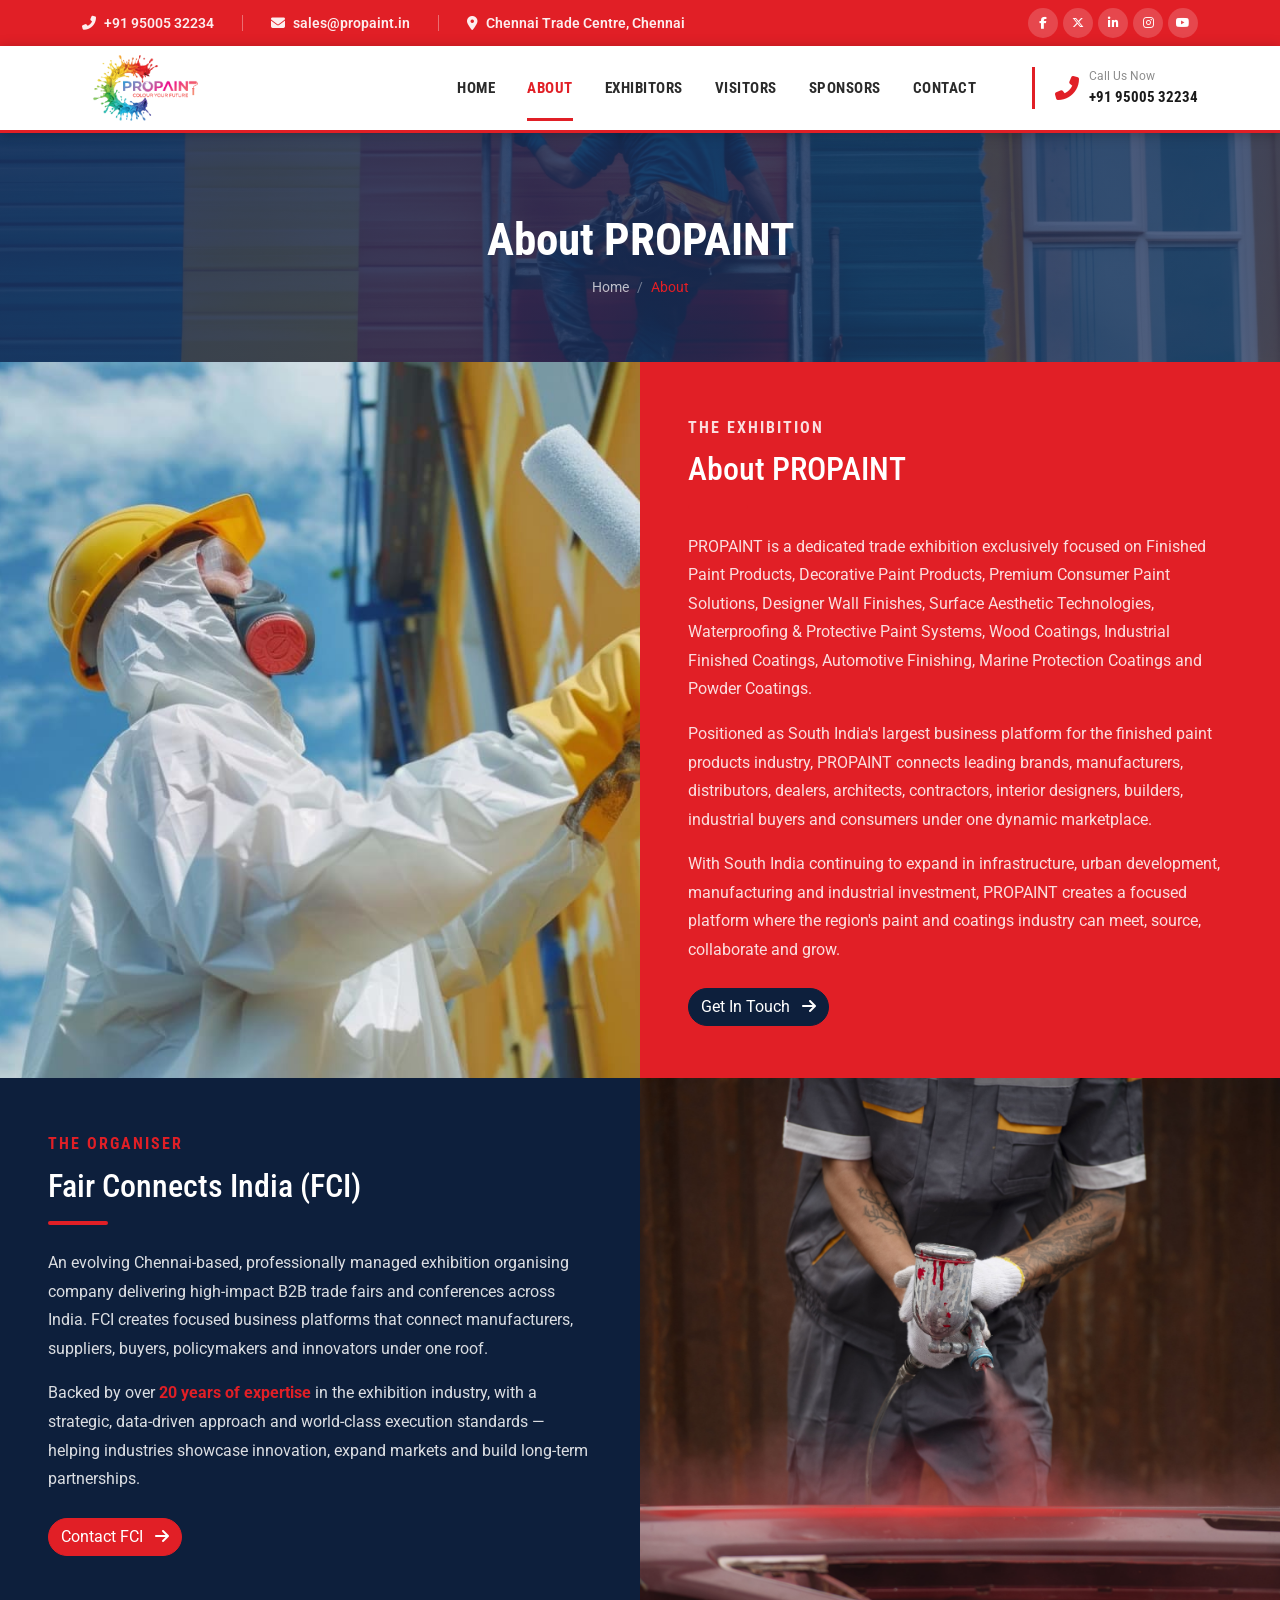
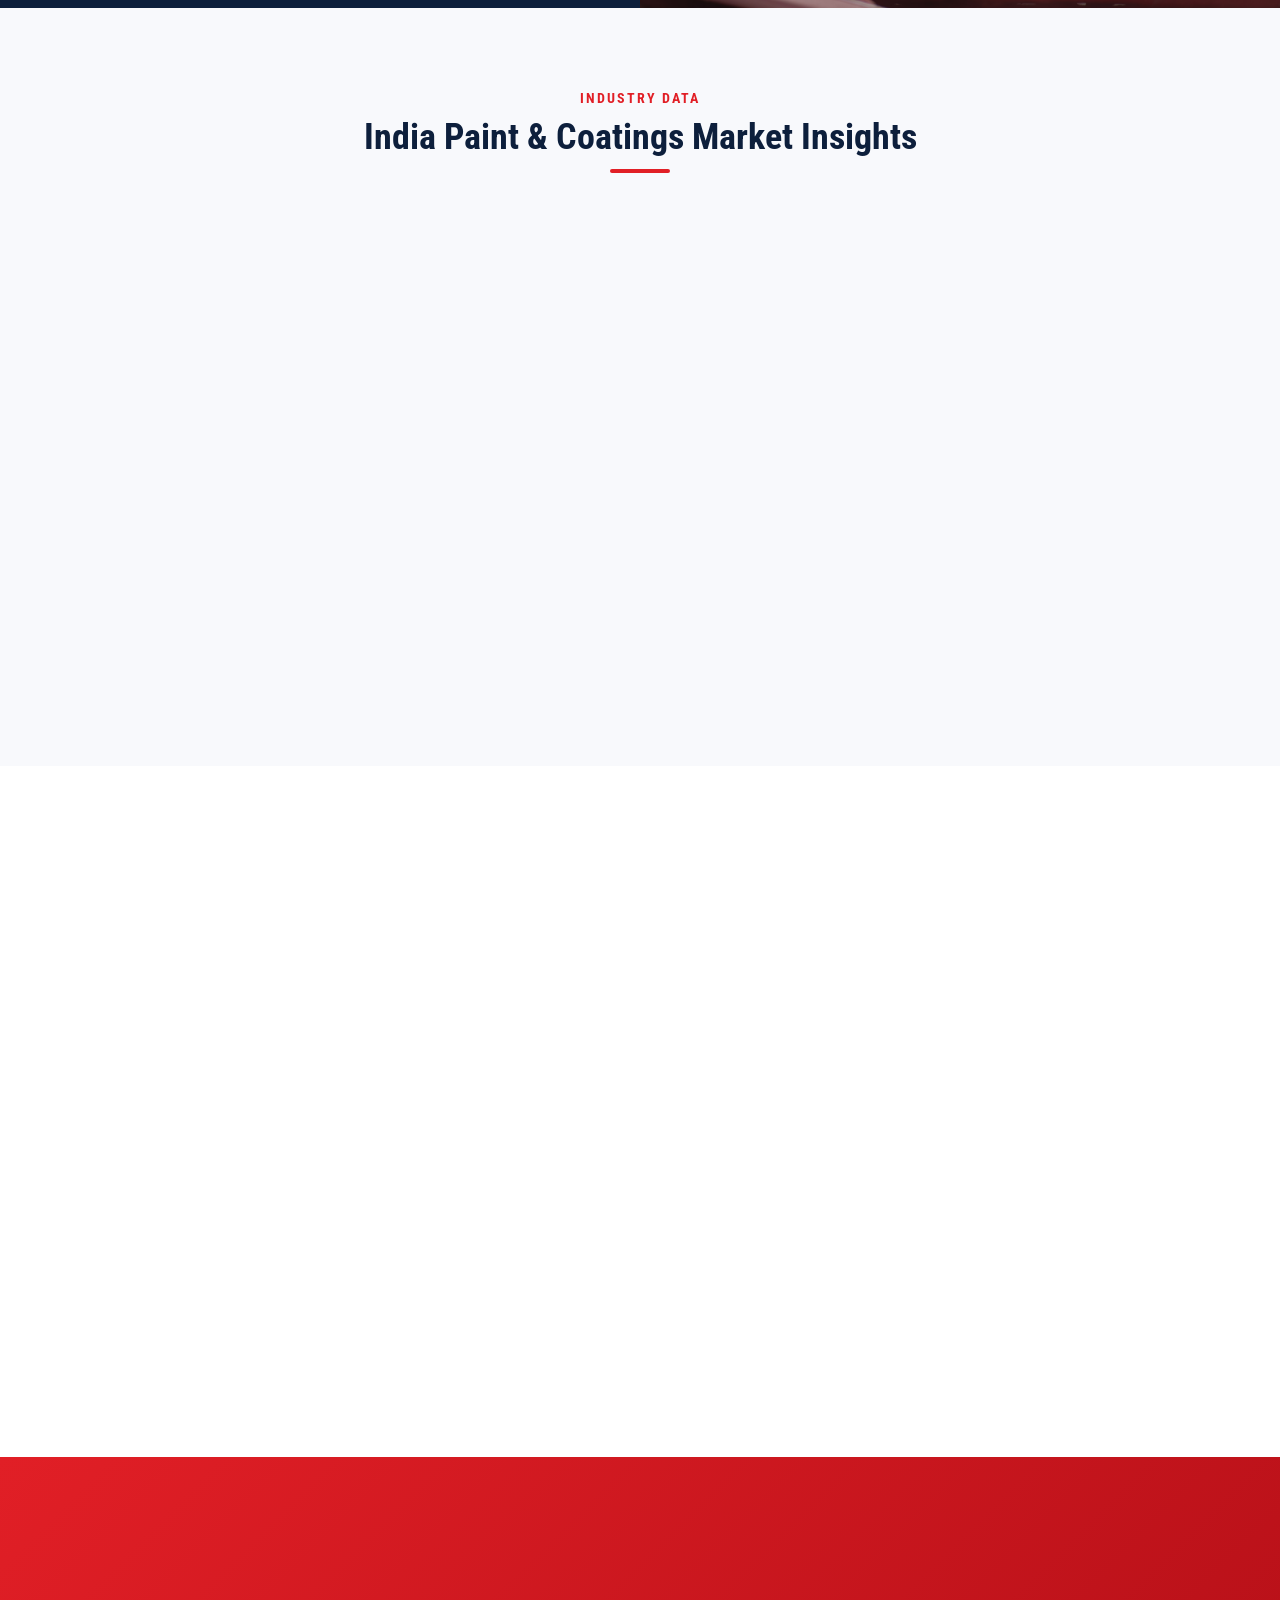
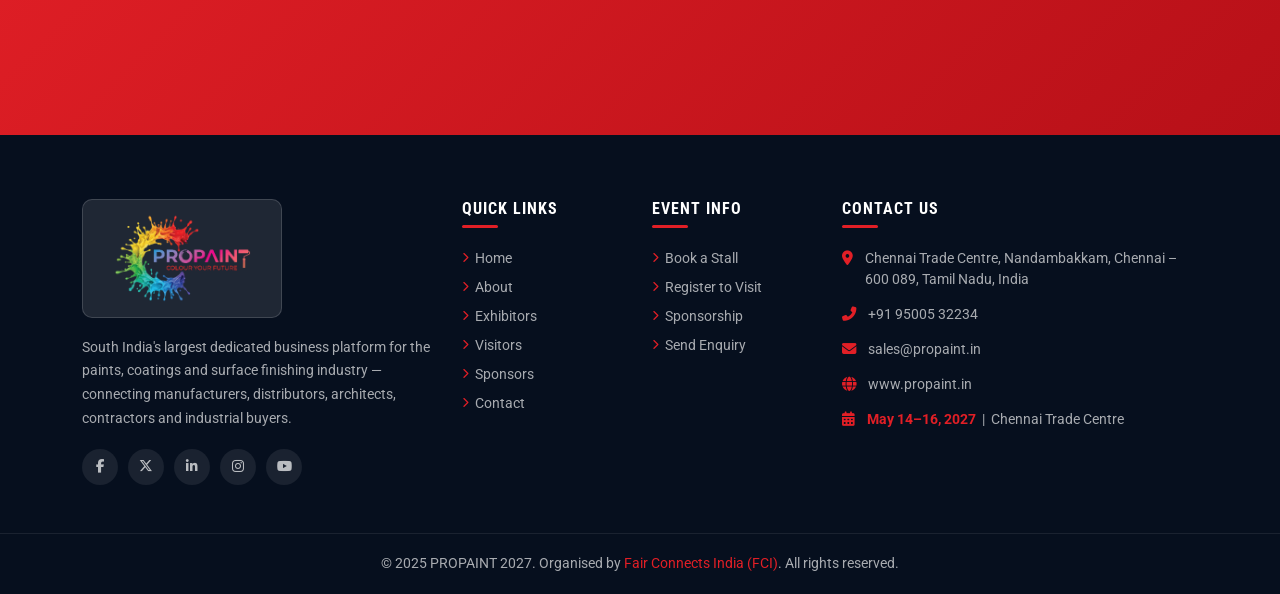
==== commit 39f92403: "images add , theme change and some UI alignment" ====
--- a/about.html
+++ b/about.html
@@ -28,7 +28,7 @@
 
     <!-- Page Hero -->
     <div class="page-hero"
-        style="background-image:url('https://images.unsplash.com/photo-1589939705384-5185137a7f0f?w=1920&q=80')">
+        style="background-image:url('images/exterior 3.jpg')">
         <div class="container">
             <h1 data-aos="fade-up">About PROPAINT</h1>
             <nav aria-label="breadcrumb" data-aos="fade-up" data-aos-delay="100">
@@ -47,7 +47,7 @@
         <div class="container-fluid p-0">
             <div class="row g-0">
                 <div class="col-lg-6 about-img-wrap" data-aos="fade-right">
-                    <img src="https://images.unsplash.com/photo-1504307651254-35680f356dfd?w=900&q=80"
+                    <img src="images/exterior 1.jpg"
                         alt="PROPAINT Expo Hall" loading="lazy">
                 </div>
                 <div class="col-lg-6">
@@ -82,7 +82,7 @@
         <div class="container-fluid p-0">
             <div class="row g-0">
                 <div class="col-lg-6 order-lg-2 about-img-wrap" data-aos="fade-left">
-                    <img src="https://images.unsplash.com/photo-1581094794329-c8112a89af12?w=900&q=80"
+                    <img src="images/auto powder2.jpg"
                         alt="Fair Connects India" loading="lazy">
                 </div>
                 <div class="col-lg-6 order-lg-1">
--- a/css/theme.css
+++ b/css/theme.css
@@ -1,28 +1,33 @@
 /* ================================================================
    PROPAINT 2027 — Theme Configuration
    ================================================================
-   To re-brand this site, update the two hex values below.
-   Every color, button, border, and highlight will update automatically.
-
-   --theme-primary  : main accent  (topbar bg, badges, highlights, CTAs)
-   --theme-secondary: dark base    (navbar, footer, headings, dark sections)
+   Brand palette:
+     --theme-primary  : #e11f26  red      — topbar, CTAs, active states
+     --theme-secondary: #0d1f3c  navy     — navbar (now white overridden), footer, headings
+     --theme-blue     : #1fb5e9  sky blue — info highlights, secondary CTAs
+     --theme-yellow   : #fcdc3e  yellow   — badges, countdown units, featured callouts
    ================================================================ */
 
 :root {
-    --theme-primary: #F5A623;
-    --theme-secondary: #1A2E5A;
+    --theme-primary: #e11f26;
+    --theme-secondary: #0d1f3c;
+    --theme-blue: #1fb5e9;
+    --theme-yellow: #fcdc3e;
 
-    /* ---- Derived shades (auto-computed from primaries) ---- */
-    --theme-primary-dark: #d4881a;
-    --theme-primary-light: #fff3d6;
-    --theme-secondary-dark: #111e3a;
-    --theme-secondary-light: #2c4a82;
+    /* ---- Derived shades ---- */
+    --theme-primary-dark: #b71018;
+    --theme-primary-light: #fde8e9;
+    --theme-secondary-dark: #060f1e;
+    --theme-secondary-light: #1a3a6e;
+    --theme-blue-dark: #1290bb;
+    --theme-blue-light: #d0f1fd;
+    --theme-yellow-dark: #e5c400;
 
-    /* ---- Bootstrap 5 overrides (keeps utility classes in sync) ---- */
+    /* ---- Bootstrap 5 overrides ---- */
     --bs-primary: var(--theme-primary);
-    --bs-primary-rgb: 245, 166, 35;
+    --bs-primary-rgb: 225, 31, 38;
     --bs-secondary: var(--theme-secondary);
-    --bs-secondary-rgb: 26, 46, 90;
+    --bs-secondary-rgb: 13, 31, 60;
     --bs-link-color: var(--theme-primary);
     --bs-link-hover-color: var(--theme-primary-dark);
 
--- a/css/style.css
+++ b/css/style.css
@@ -145,21 +145,21 @@
 }
 
 .topbar a {
-    color: #1a1a1a;
+    color: rgba(255, 255, 255, .92);
     font-weight: 600;
     transition: opacity .2s;
 }
 
 .topbar a:hover {
-    opacity: .7;
-}
-
-.topbar .text-white {
-    color: #1a1a1a !important;
+    opacity: .75;
+}
+
+.topbar span {
+    color: rgba(255, 255, 255, .92) !important;
 }
 
 .topbar .separator {
-    border-left: 1px solid rgba(0, 0, 0, .2);
+    border-left: 1px solid rgba(255, 255, 255, .35);
     height: 16px;
     margin: 0 12px;
 }
@@ -170,7 +170,7 @@
     display: inline-flex;
     align-items: center;
     justify-content: center;
-    background: rgba(0, 0, 0, .18);
+    background: rgba(255, 255, 255, .18);
     color: #fff;
     border-radius: 50%;
     margin-left: 5px;
@@ -179,7 +179,7 @@
 }
 
 .topbar .social-icons a:hover {
-    background: var(--theme-secondary);
+    background: rgba(255, 255, 255, .38);
     color: #fff;
     opacity: 1;
     transform: translateY(-2px);
@@ -225,37 +225,29 @@
    Navbar
    ============================================================ */
 .site-navbar {
-    background-color: var(--theme-secondary) !important;
+    background-color: #fff !important;
     padding: 0 0;
     position: sticky;
     top: 0;
     z-index: 1000;
-    box-shadow: 0 2px 12px rgba(0, 0, 0, .25);
+    box-shadow: 0 2px 18px rgba(0, 0, 0, .13);
+    border-bottom: 3px solid var(--theme-primary);
 }
 
 .site-navbar .navbar-brand {
-    padding: 14px 0;
-    font-family: var(--font-heading);
-    font-size: 1.5rem;
-    font-weight: 700;
-    color: #fff !important;
-    letter-spacing: .5px;
-    text-transform: uppercase;
-}
-
-.site-navbar .navbar-brand .brand-year {
-    font-size: .75rem;
-    background: var(--theme-primary);
-    color: #fff;
-    padding: 2px 7px;
-    border-radius: 3px;
-    margin-left: 6px;
-    vertical-align: middle;
-    font-weight: 700;
+    padding: 6px 0;
+}
+
+.navbar-logo {
+    height: 72px;
+    width: auto;
+    display: block;
+    max-width: 220px;
+    object-fit: contain;
 }
 
 .site-navbar .nav-link {
-    color: rgba(255, 255, 255, .85) !important;
+    color: #2b2b2b !important;
     font-family: var(--font-heading);
     font-weight: 700;
     font-size: .95rem;
@@ -289,12 +281,12 @@
 }
 
 .site-navbar .navbar-toggler {
-    border-color: rgba(255, 255, 255, .3);
+    border-color: rgba(0, 0, 0, .2);
     padding: 6px 10px;
 }
 
 .site-navbar .navbar-toggler-icon {
-    background-image: url("data:image/svg+xml,%3csvg xmlns='http://www.w3.org/2000/svg' viewBox='0 0 30 30'%3e%3cpath stroke='rgba%28255%2c 255%2c 255%2c 0.85%29' stroke-linecap='round' stroke-miterlimit='10' stroke-width='2' d='M4 7h22M4 15h22M4 23h22'/%3e%3c/svg%3e");
+    background-image: url("data:image/svg+xml,%3csvg xmlns='http://www.w3.org/2000/svg' viewBox='0 0 30 30'%3e%3cpath stroke='rgba%280%2c0%2c0%2c0.75%29' stroke-linecap='round' stroke-miterlimit='10' stroke-width='2' d='M4 7h22M4 15h22M4 23h22'/%3e%3c/svg%3e");
 }
 
 .navbar-phone {
@@ -312,13 +304,13 @@
 }
 
 .navbar-phone small {
-    color: rgba(255, 255, 255, .6);
+    color: rgba(0, 0, 0, .45);
     font-size: .75rem;
     display: block;
 }
 
 .navbar-phone strong {
-    color: #fff;
+    color: #1a1a1a;
     font-size: .95rem;
     font-family: var(--font-heading);
 }
@@ -373,9 +365,9 @@
     position: absolute;
     inset: 0;
     background: linear-gradient(135deg,
-            rgba(26, 46, 90, 0.88) 0%,
-            rgba(26, 46, 90, 0.65) 50%,
-            rgba(245, 166, 35, 0.35) 100%);
+            rgba(13, 31, 60, 0.92) 0%,
+            rgba(13, 31, 60, 0.72) 50%,
+            rgba(225, 31, 38, 0.28) 100%);
 }
 
 .hero-content {
@@ -482,7 +474,7 @@
 
 .countdown-box .unit {
     font-size: .68rem;
-    color: var(--theme-primary);
+    color: var(--theme-yellow);
     text-transform: uppercase;
     letter-spacing: 1px;
     font-weight: 700;
@@ -504,7 +496,7 @@
     content: '';
     position: absolute;
     inset: 0;
-    background: rgba(26, 46, 90, .88);
+    background: rgba(13, 31, 60, .90);
 }
 
 .stats-strip .container {
@@ -520,7 +512,7 @@
     font-family: var(--font-heading);
     font-size: 3.2rem;
     font-weight: 700;
-    color: var(--theme-primary);
+    color: var(--theme-yellow);
     line-height: 1;
 }
 
@@ -1114,6 +1106,19 @@
     padding: 64px 0 0;
 }
 
+.footer-logo {
+    height: auto;
+    width: 200px;
+    max-width: 100%;
+    display: block;
+    background: rgba(255,255,255,.1);
+    padding: 12px 18px;
+    border-radius: 10px;
+    margin-bottom: 18px;
+    border: 1px solid rgba(255,255,255,.15);
+    object-fit: contain;
+}
+
 .footer-brand {
     font-family: var(--font-heading);
     font-size: 1.4rem;
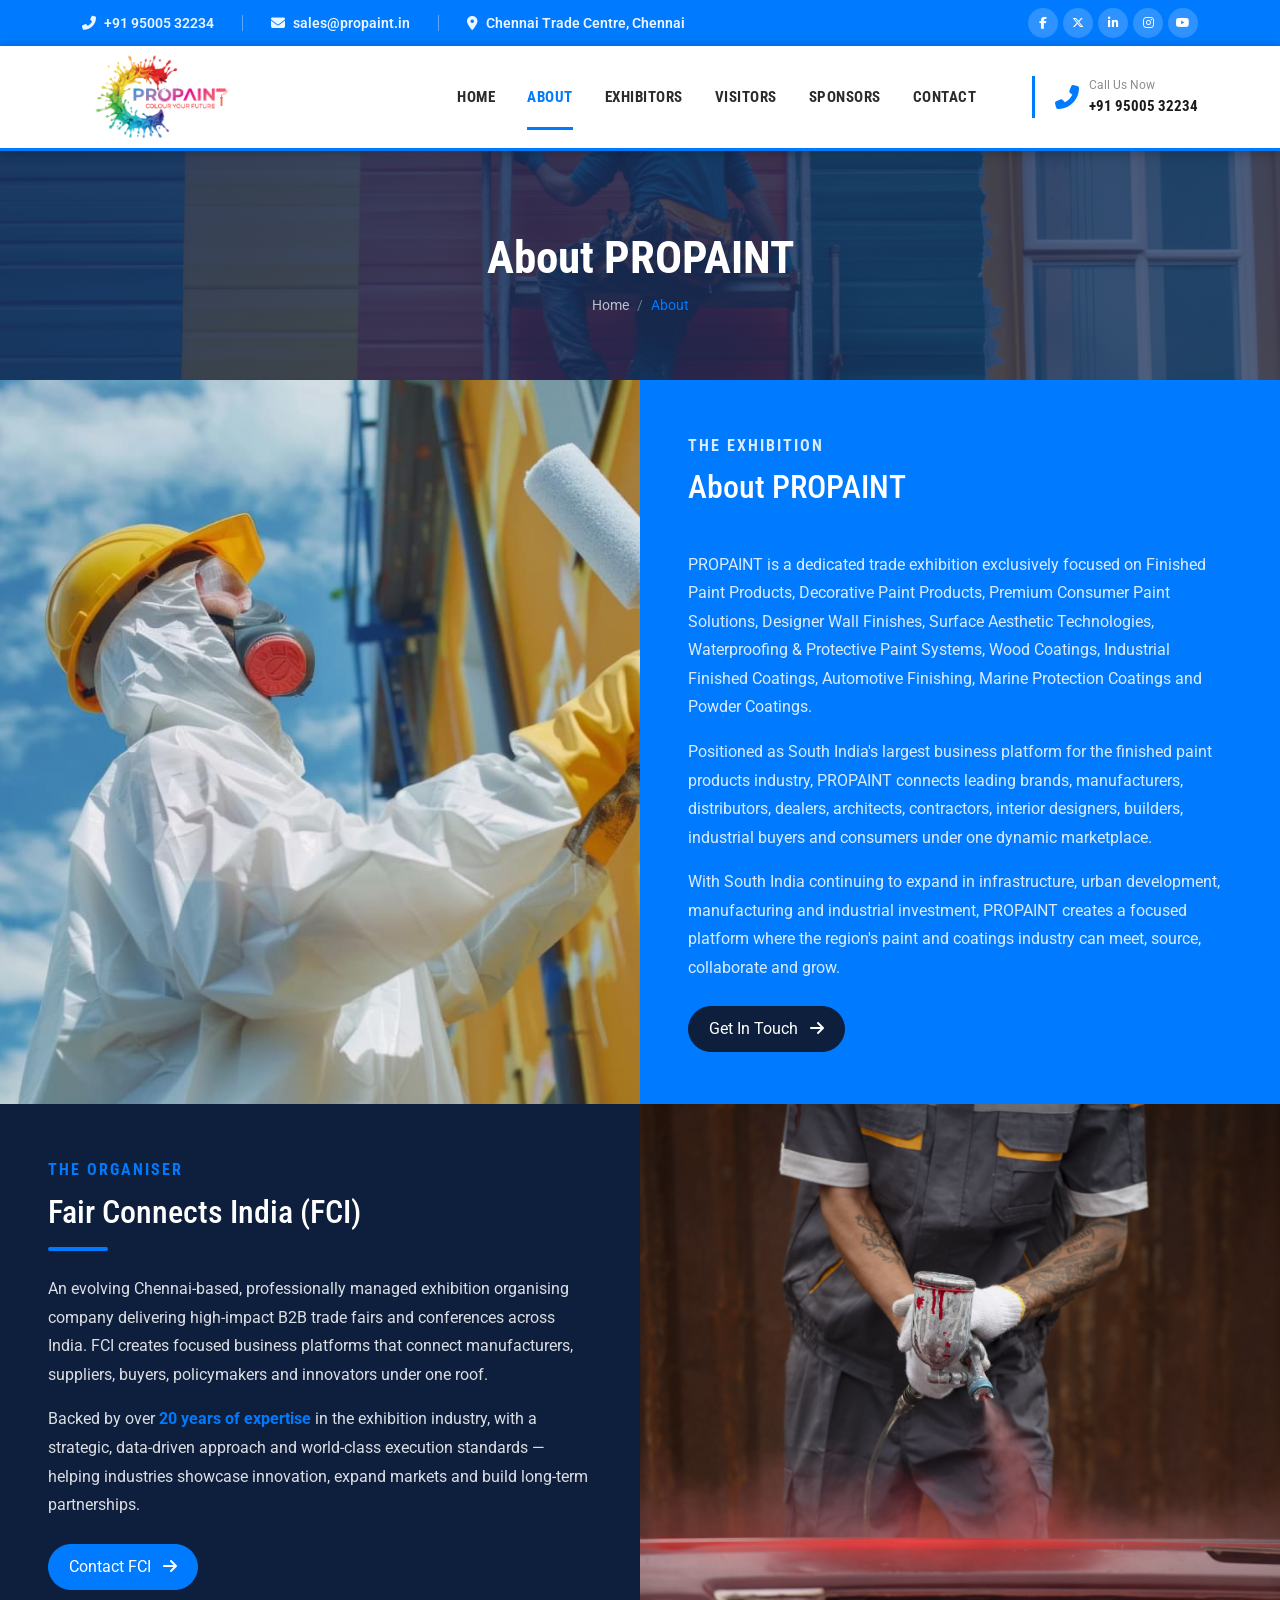
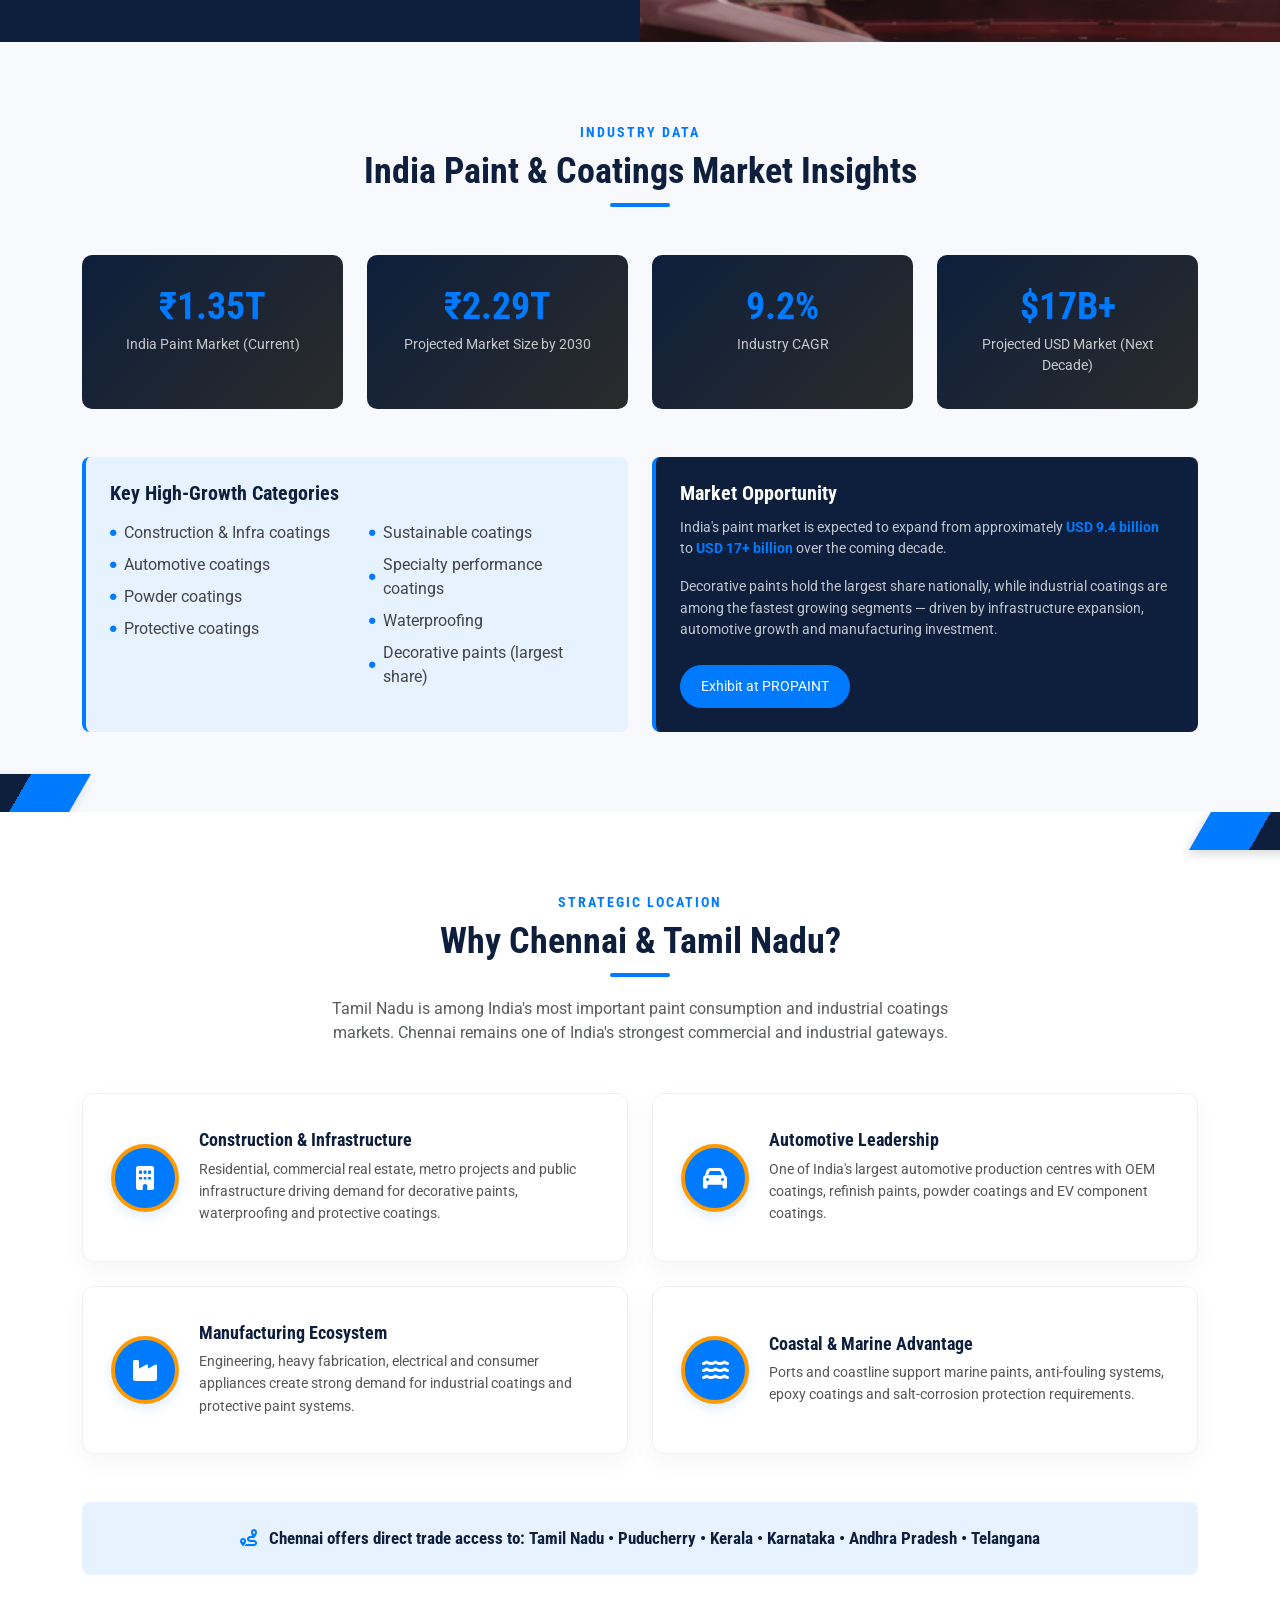
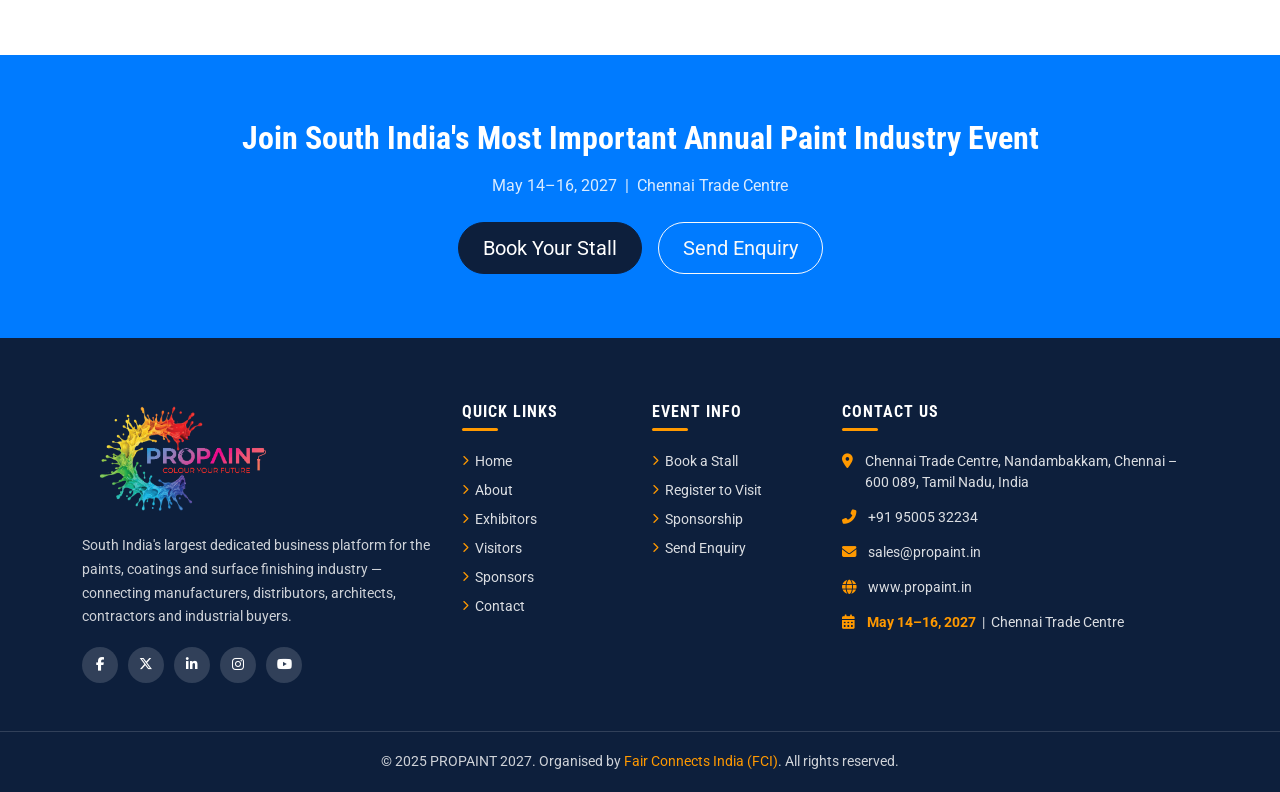
==== commit fd472c6c: "theme change" ====
--- a/about.html
+++ b/about.html
@@ -7,8 +7,6 @@
     <title>About — PROPAINT 2027</title>
     <meta name="description"
         content="About PROPAINT 2027 — South India's largest dedicated trade exhibition for the paints, coatings and surface finishing industry." />
-    <link rel="icon"
-        href="data:image/svg+xml,<svg xmlns='http://www.w3.org/2000/svg' viewBox='0 0 100 100'><text y='.9em' font-size='90'>🎨</text></svg>" />
     <link rel="preconnect" href="https://fonts.googleapis.com">
     <link rel="preconnect" href="https://fonts.gstatic.com" crossorigin>
     <link
@@ -27,8 +25,7 @@
     <div id="header-placeholder"></div>
 
     <!-- Page Hero -->
-    <div class="page-hero"
-        style="background-image:url('images/exterior 3.jpg')">
+    <div class="page-hero" style="background-image:url('images/exterior 3.jpg')">
         <div class="container">
             <h1 data-aos="fade-up">About PROPAINT</h1>
             <nav aria-label="breadcrumb" data-aos="fade-up" data-aos-delay="100">
@@ -47,8 +44,7 @@
         <div class="container-fluid p-0">
             <div class="row g-0">
                 <div class="col-lg-6 about-img-wrap" data-aos="fade-right">
-                    <img src="images/exterior 1.jpg"
-                        alt="PROPAINT Expo Hall" loading="lazy">
+                    <img src="images/exterior 1.jpg" alt="PROPAINT Expo Hall" loading="lazy">
                 </div>
                 <div class="col-lg-6">
                     <div class="about-content-box">
@@ -82,8 +78,7 @@
         <div class="container-fluid p-0">
             <div class="row g-0">
                 <div class="col-lg-6 order-lg-2 about-img-wrap" data-aos="fade-left">
-                    <img src="images/auto powder2.jpg"
-                        alt="Fair Connects India" loading="lazy">
+                    <img src="images/auto powder2.jpg" alt="Fair Connects India" loading="lazy">
                 </div>
                 <div class="col-lg-6 order-lg-1">
                     <div class="about-content-box dark">
@@ -109,7 +104,7 @@
     <!-- ============================================================
      MARKET INSIGHTS
      ============================================================ -->
-    <section class="section-bg">
+    <section class="section-bg decor-left">
         <div class="container">
             <div class="text-center mb-5" data-aos="fade-up">
                 <p class="section-subtitle">Industry Data</p>
@@ -126,7 +121,7 @@
                         <h5 style="color:var(--theme-secondary);font-family:var(--font-heading);font-weight:700">Key
                             High-Growth Categories</h5>
                         <div class="row gy-2 mt-2">
-                            <div class="col-6">
+                            <div class="col-12 col-sm-6">
                                 <ul class="list-unstyled mb-0">
                                     <li class="d-flex align-items-center gap-2 mb-2"><i class="fas fa-circle"
                                             style="font-size:.4rem;color:var(--theme-primary)"></i> Construction &amp;
@@ -141,7 +136,7 @@
                                     </li>
                                 </ul>
                             </div>
-                            <div class="col-6">
+                            <div class="col-12 col-sm-6">
                                 <ul class="list-unstyled mb-0">
                                     <li class="d-flex align-items-center gap-2 mb-2"><i class="fas fa-circle"
                                             style="font-size:.4rem;color:var(--theme-primary)"></i> Sustainable coatings
@@ -181,7 +176,7 @@
     <!-- ============================================================
      WHY CHENNAI
      ============================================================ -->
-    <section>
+    <section class="decor-right">
         <div class="container">
             <div class="text-center mb-5" data-aos="fade-up">
                 <p class="section-subtitle">Strategic Location</p>
--- a/css/theme.css
+++ b/css/theme.css
@@ -9,25 +9,26 @@
    ================================================================ */
 
 :root {
-    --theme-primary: #e11f26;
+    --theme-primary: #007bff;
+    /* --theme-secondary: #1a1a1a; */
     --theme-secondary: #0d1f3c;
-    --theme-blue: #1fb5e9;
-    --theme-yellow: #fcdc3e;
+    --theme-blue: #007bff;
+    --theme-yellow: #ff9900;
 
     /* ---- Derived shades ---- */
-    --theme-primary-dark: #b71018;
-    --theme-primary-light: #fde8e9;
-    --theme-secondary-dark: #060f1e;
-    --theme-secondary-light: #1a3a6e;
-    --theme-blue-dark: #1290bb;
-    --theme-blue-light: #d0f1fd;
-    --theme-yellow-dark: #e5c400;
+    --theme-primary-dark: #0056b3;
+    --theme-primary-light: #e6f2ff;
+    --theme-secondary-dark: #000000;
+    --theme-secondary-light: #2b2b2b;
+    --theme-blue-dark: #0056b3;
+    --theme-blue-light: #e6f2ff;
+    --theme-yellow-dark: #d98200;
 
     /* ---- Bootstrap 5 overrides ---- */
     --bs-primary: var(--theme-primary);
-    --bs-primary-rgb: 225, 31, 38;
+    --bs-primary-rgb: 0, 123, 255;
     --bs-secondary: var(--theme-secondary);
-    --bs-secondary-rgb: 13, 31, 60;
+    --bs-secondary-rgb: 26, 26, 26;
     --bs-link-color: var(--theme-primary);
     --bs-link-hover-color: var(--theme-primary-dark);
 
--- a/css/style.css
+++ b/css/style.css
@@ -9,6 +9,7 @@
     box-sizing: border-box;
 }
 
+html,
 body {
     font-family: var(--font-body);
     color: #444;
@@ -239,7 +240,7 @@
 }
 
 .navbar-logo {
-    height: 72px;
+    height: 90px;
     width: auto;
     display: block;
     max-width: 220px;
@@ -820,7 +821,7 @@
 
 .sponsor-card-header {
     padding: 28px 28px 20px;
-    background: var(--theme-secondary);
+    background: var(--theme-primary);
     color: #fff;
 }
 
@@ -884,6 +885,10 @@
     color: #555;
 }
 
+.tc {
+    color: #fff;
+}
+
 .sponsor-benefit i {
     color: var(--theme-primary);
     margin-top: 3px;
@@ -926,33 +931,49 @@
    ============================================================ */
 .reason-item {
     display: flex;
-    gap: 18px;
+    align-items: center;
+    gap: 20px;
+    padding: 24px 28px;
+    background: #fff;
+    border: 1px solid #f0f0f0;
+    border-radius: 12px;
+    box-shadow: 0 8px 24px rgba(0, 0, 0, 0.04);
+    transition: all 0.3s ease;
+    height: 100%;
     margin-bottom: 24px;
 }
 
+.reason-item:hover {
+    transform: translateY(-5px);
+    box-shadow: 0 16px 32px rgba(0, 123, 255, 0.08);
+    border-color: rgba(0, 123, 255, 0.15);
+}
+
 .reason-icon {
-    width: 52px;
-    height: 52px;
-    min-width: 52px;
+    width: 68px;
+    height: 68px;
+    min-width: 68px;
     border-radius: 50%;
-    background: var(--theme-primary-light);
+    background: var(--theme-primary);
+    border: 4px solid var(--theme-yellow);
     display: flex;
     align-items: center;
     justify-content: center;
-    font-size: 1.2rem;
-    color: var(--theme-primary);
+    font-size: 1.5rem;
+    color: #fff;
+    box-shadow: 0 4px 12px rgba(0, 123, 255, 0.15);
 }
 
 .reason-item h5 {
-    font-size: 1rem;
+    font-size: 1.1rem;
     font-weight: 700;
     color: var(--theme-secondary);
-    margin-bottom: 4px;
+    margin-bottom: 6px;
 }
 
 .reason-item p {
     font-size: .875rem;
-    color: #666;
+    color: #555;
     margin: 0;
     line-height: 1.6;
 }
@@ -1110,12 +1131,12 @@
     height: auto;
     width: 200px;
     max-width: 100%;
-    display: block;
-    background: rgba(255,255,255,.1);
-    padding: 12px 18px;
-    border-radius: 10px;
+    /* display: block; */
+    /* background: rgba(255, 255, 255, .1); */
+    /* padding: 12px 18px; */
+    /* border-radius: 10px; */
     margin-bottom: 18px;
-    border: 1px solid rgba(255,255,255,.15);
+    /* border: 1px solid rgba(255, 255, 255, .15); */
     object-fit: contain;
 }
 
@@ -1258,11 +1279,13 @@
 }
 
 .bg-gradient-primary {
-    background: linear-gradient(135deg, var(--theme-primary) 0%, var(--theme-primary-dark) 100%);
+    /* background: linear-gradient(135deg, var(--theme-primary) 0%, var(--theme-primary-dark) 100%); */
+    background: var(--theme-primary);
 }
 
 .rounded-pill-btn {
     border-radius: 30px !important;
+    padding: 10px 20px
 }
 
 .text-amber {
@@ -1318,4 +1341,201 @@
     .cta-banner h2 {
         font-size: 1.75rem;
     }
+}
+
+/* ============================================================
+   Paint Theme Custom Additions (Geometric & Grid Accents)
+   ============================================================ */
+
+/* Skewed Ribbon Accents */
+.decor-left {
+    position: relative;
+    overflow: hidden;
+}
+
+.decor-left::before {
+    content: '';
+    position: absolute;
+    bottom: 0;
+    left: 0;
+    width: 120px;
+    height: 38px;
+    background: linear-gradient(to right, var(--theme-secondary) 50%, var(--theme-primary) 50%);
+    transform: skewX(-30deg) translateX(-40px);
+    z-index: 0;
+    pointer-events: none;
+    box-shadow: 0 4px 10px rgba(0, 0, 0, 0.15);
+}
+
+.decor-right {
+    position: relative;
+    overflow: hidden;
+}
+
+.decor-right::after {
+    content: '';
+    position: absolute;
+    top: 0;
+    right: 0;
+    width: 120px;
+    height: 38px;
+    background: linear-gradient(to right, var(--theme-primary) 50%, var(--theme-secondary) 50%);
+    transform: skewX(-30deg) translateX(40px);
+    z-index: 0;
+    pointer-events: none;
+    box-shadow: 0 4px 10px rgba(0, 0, 0, 0.15);
+}
+
+.decor-left .container,
+.decor-right .container {
+    position: relative;
+    z-index: 1;
+}
+
+
+/* Why Exhibit Dashed Grid Layout */
+.why-exhibit-col {
+    border-right: 1.5px dashed rgba(0, 123, 255, 0.3);
+    border-bottom: 1.5px dashed rgba(0, 123, 255, 0.3);
+    padding: 40px 30px;
+    text-align: center;
+    transition: all 0.3s ease;
+    background: transparent;
+}
+
+.why-exhibit-col:hover {
+    background-color: rgba(0, 123, 255, 0.03);
+}
+
+.why-exhibit-icon {
+    font-size: 2.2rem;
+    color: var(--theme-primary);
+    margin-bottom: 18px;
+    display: inline-block;
+    transition: transform 0.3s ease;
+}
+
+.why-exhibit-col:hover .why-exhibit-icon {
+    transform: scale(1.1);
+}
+
+.why-exhibit-col h4 {
+    font-family: var(--font-heading);
+    font-size: 1.15rem;
+    font-weight: 700;
+    color: var(--theme-secondary);
+    margin-bottom: 12px;
+}
+
+.why-exhibit-col p {
+    font-size: 0.9rem;
+    color: #555;
+    line-height: 1.6;
+    margin-bottom: 0;
+}
+
+@media (min-width: 992px) {
+    .why-exhibit-col:nth-child(3n) {
+        border-right: none;
+    }
+
+    .why-exhibit-col:nth-child(n+4) {
+        border-bottom: none;
+    }
+}
+
+@media (max-width: 991px) and (min-width: 768px) {
+    .why-exhibit-col {
+        border-right: 1.5px dashed rgba(0, 123, 255, 0.3);
+        border-bottom: 1.5px dashed rgba(0, 123, 255, 0.3);
+    }
+
+    .why-exhibit-col:nth-child(2n) {
+        border-right: none;
+    }
+
+    .why-exhibit-col:nth-child(n+5) {
+        border-bottom: none;
+    }
+}
+
+@media (max-width: 767px) {
+    .why-exhibit-col {
+        border-right: none !important;
+        border-bottom: 1.5px dashed rgba(0, 123, 255, 0.3) !important;
+    }
+
+    .why-exhibit-col:last-child {
+        border-bottom: none !important;
+    }
+}
+
+/* Theme Footer Overrides */
+.site-footer {
+    background: var(--theme-secondary) !important;
+    color: rgba(255, 255, 255, 0.9) !important;
+}
+
+.site-footer p {
+    color: rgba(255, 255, 255, 0.8) !important;
+}
+
+.site-footer .footer-heading {
+    color: #ffffff !important;
+}
+
+.site-footer .footer-heading::after {
+    background: var(--theme-yellow) !important;
+}
+
+.site-footer .footer-links a {
+    color: rgba(255, 255, 255, 0.85) !important;
+}
+
+.site-footer .footer-links a:hover {
+    color: var(--theme-yellow) !important;
+    padding-left: 4px;
+}
+
+.site-footer .footer-links a i {
+    color: var(--theme-yellow) !important;
+}
+
+.site-footer .footer-contact-item i {
+    color: var(--theme-yellow) !important;
+}
+
+.site-footer .footer-contact-item span {
+    color: rgba(255, 255, 255, 0.85) !important;
+}
+
+.site-footer .footer-social a {
+    background: rgba(255, 255, 255, 0.15) !important;
+    color: #ffffff !important;
+}
+
+.site-footer .footer-social a:hover {
+    background: var(--theme-yellow) !important;
+    color: var(--theme-secondary) !important;
+}
+
+.footer-bottom {
+    background: var(--theme-secondary) !important;
+    border-top: 1px solid rgba(255, 255, 255, 0.15) !important;
+    color: rgba(255, 255, 255, 0.7) !important;
+}
+
+.footer-bottom a {
+    color: var(--theme-yellow) !important;
+}
+
+.footer-logo {
+    /* background: rgba(255, 255, 255, 0.1) !important;
+    border-color: rgba(255, 255, 255, 0.2) !important; */
+}
+
+.contact-map {
+    display: flex;
+    justify-content: center;
+    align-items: center;
 }
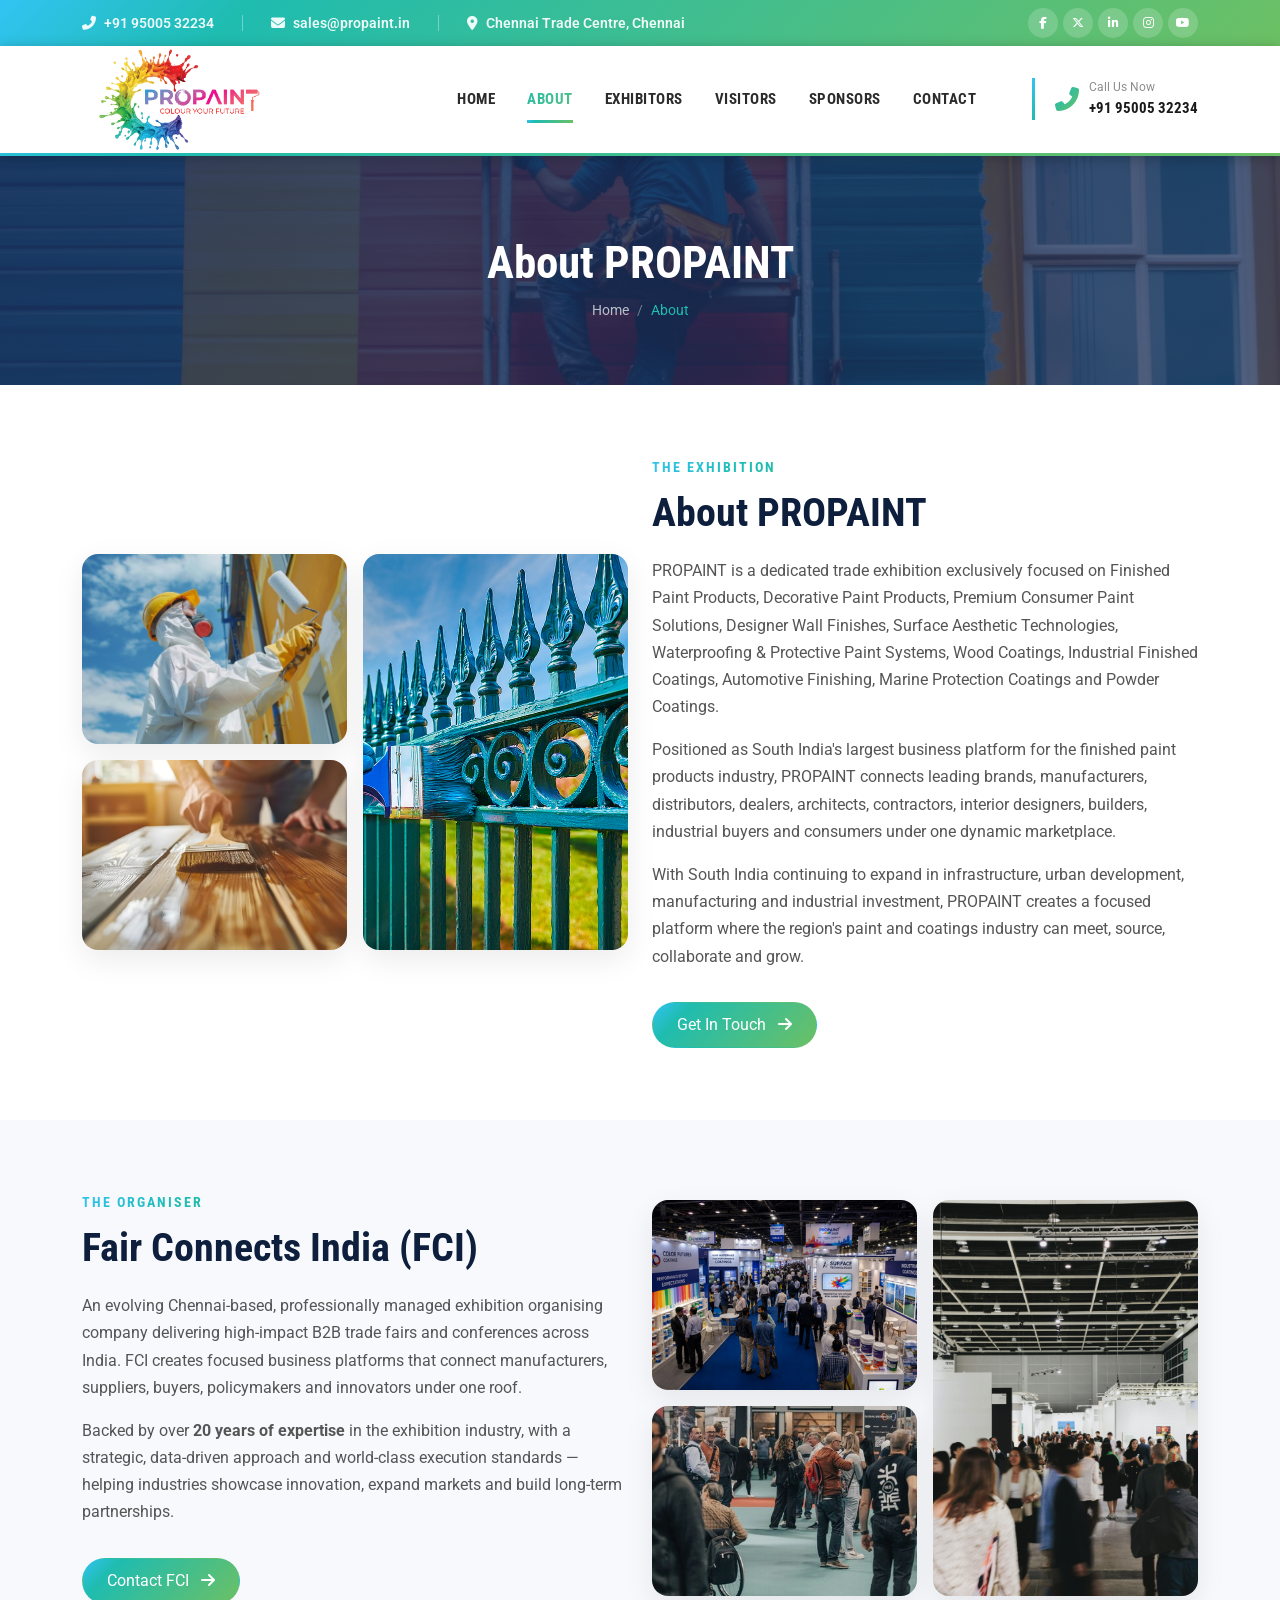
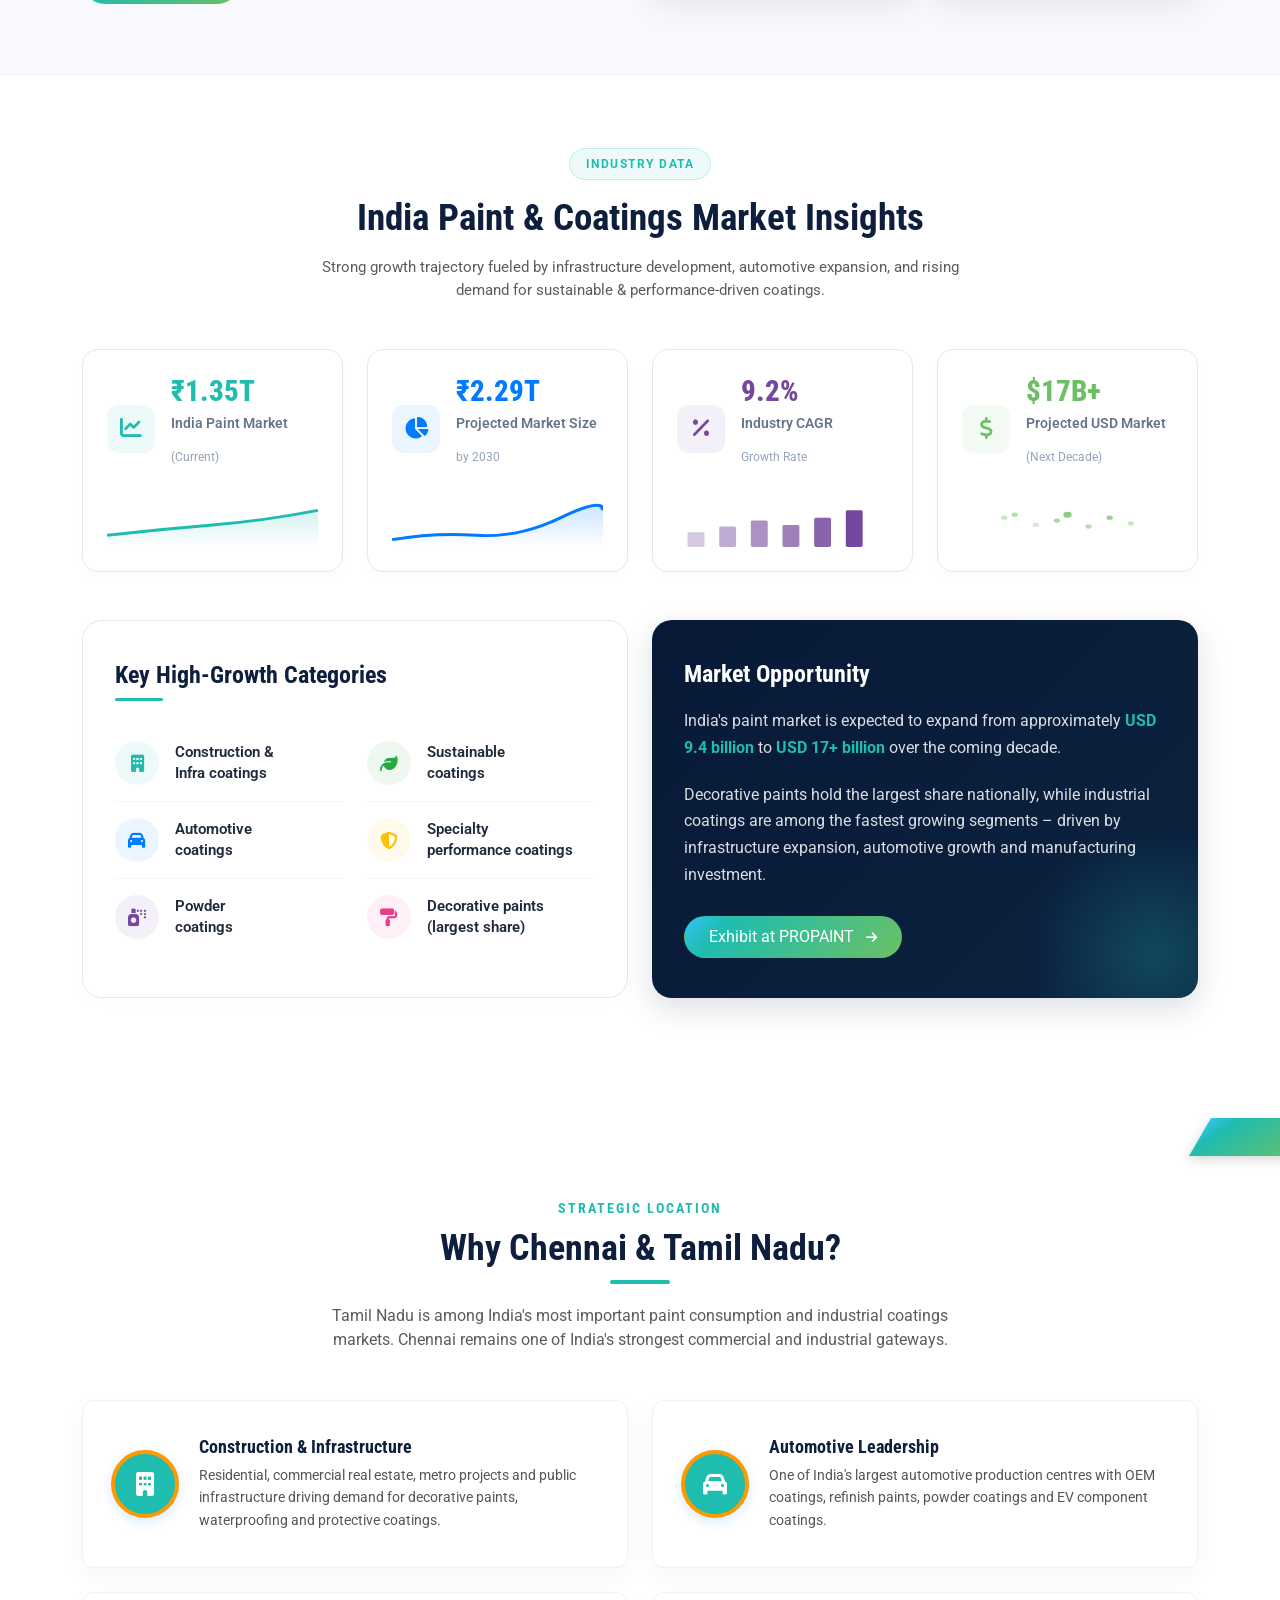
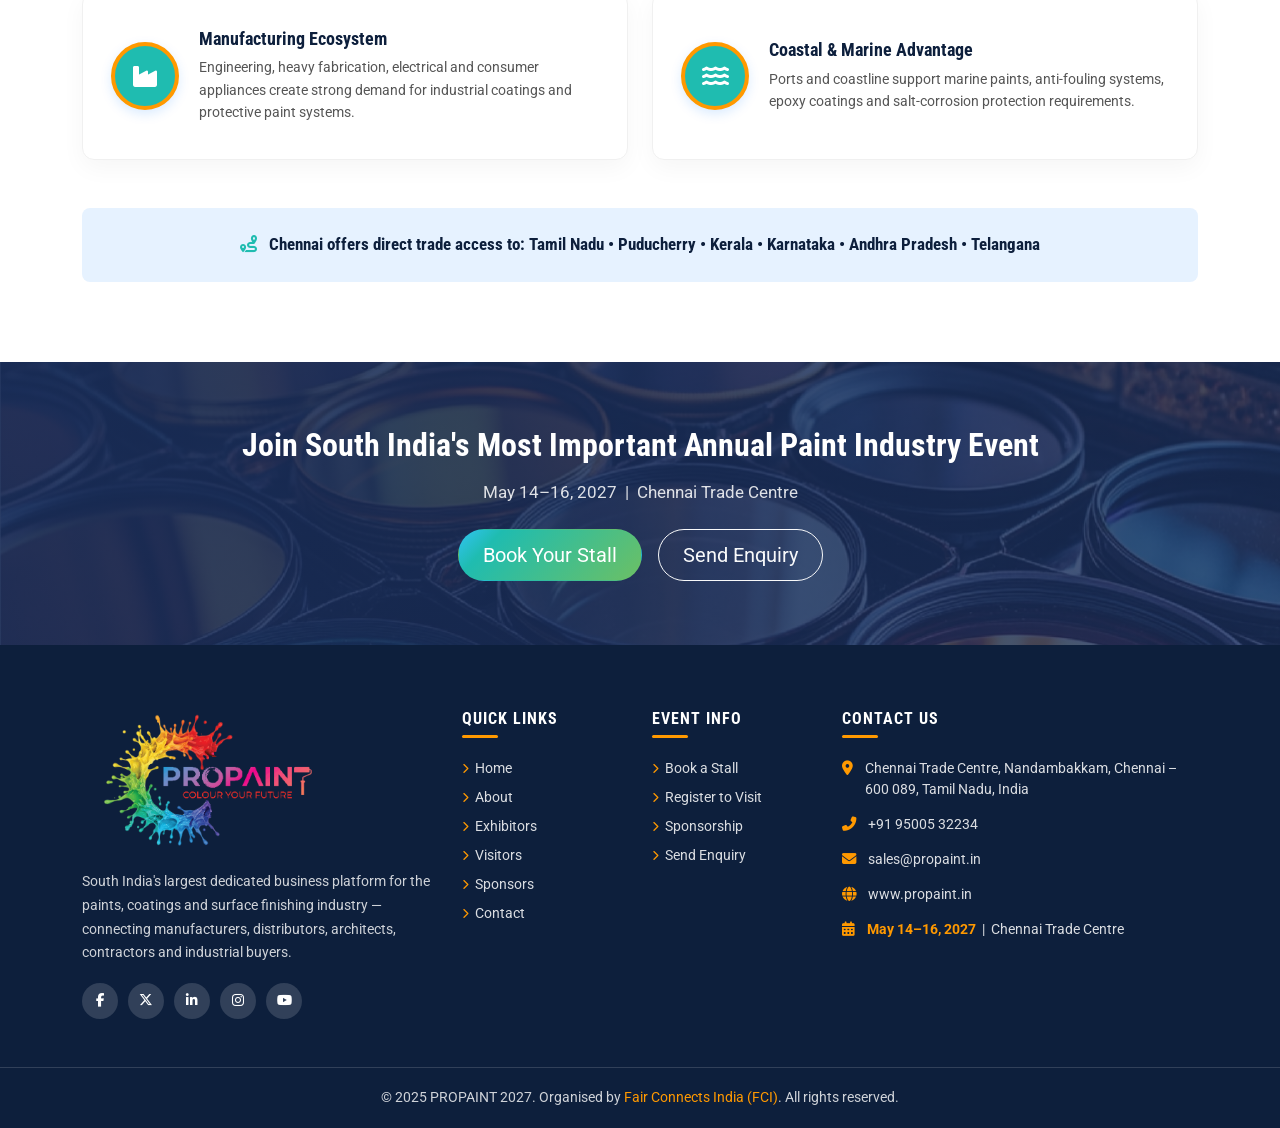
==== commit 730e50ce: "theme refactor" ====
--- a/about.html
+++ b/about.html
@@ -38,19 +38,26 @@
     </div>
 
     <!-- ============================================================
-     ABOUT EXPO (split)
+     ABOUT EXPO (Modern layout)
      ============================================================ -->
-    <section class="p-0">
-        <div class="container-fluid p-0">
-            <div class="row g-0">
-                <div class="col-lg-6 about-img-wrap" data-aos="fade-right">
-                    <img src="images/exterior 1.jpg" alt="PROPAINT Expo Hall" loading="lazy">
-                </div>
-                <div class="col-lg-6">
-                    <div class="about-content-box">
-                        <p class="section-subtitle">The Exhibition</p>
+    <section class="py-5 bg-white">
+        <div class="container py-4">
+            <div class="row align-items-center gy-5">
+                <div class="col-lg-6" data-aos="fade-right">
+                    <div class="about-image-grid">
+                        <div class="about-image-grid-left">
+                            <img src="images/exterior 1.jpg" alt="PROPAINT Expo Hall" loading="lazy">
+                            <img src="images/wood_coating 3.jpg" alt="Wood Coating Processes" loading="lazy">
+                        </div>
+                        <div class="about-image-grid-right">
+                            <img src="images/metal coating 1.jpg" alt="Metal Coating Technologies" loading="lazy">
+                        </div>
+                    </div>
+                </div>
+                <div class="col-lg-6" data-aos="fade-left">
+                    <div class="about-text-container">
+                        <span class="section-subtitle">The Exhibition</span>
                         <h2>About PROPAINT</h2>
-                        <div class="section-divider left mt-2 mb-4"></div>
                         <p>PROPAINT is a dedicated trade exhibition exclusively focused on Finished Paint Products,
                             Decorative Paint Products, Premium Consumer Paint Solutions, Designer Wall Finishes, Surface
                             Aesthetic Technologies, Waterproofing &amp; Protective Paint Systems, Wood Coatings,
@@ -63,8 +70,11 @@
                         <p>With South India continuing to expand in infrastructure, urban development, manufacturing and
                             industrial investment, PROPAINT creates a focused platform where the region's paint and
                             coatings industry can meet, source, collaborate and grow.</p>
-                        <a href="contact.html" class="btn btn-secondary rounded-pill-btn mt-2">Get In Touch <i
-                                class="fas fa-arrow-right ms-2"></i></a>
+                        <div>
+                            <a href="contact.html" class="btn btn-primary rounded-pill-btn mt-3 px-4">
+                                Get In Touch <i class="fas fa-arrow-right ms-2"></i>
+                            </a>
+                        </div>
                     </div>
                 </div>
             </div>
@@ -72,29 +82,39 @@
     </section>
 
     <!-- ============================================================
-     ABOUT ORGANISER (split reverse)
+     ABOUT ORGANISER (Modern layout reversed)
      ============================================================ -->
-    <section class="p-0">
-        <div class="container-fluid p-0">
-            <div class="row g-0">
-                <div class="col-lg-6 order-lg-2 about-img-wrap" data-aos="fade-left">
-                    <img src="images/auto powder2.jpg" alt="Fair Connects India" loading="lazy">
-                </div>
-                <div class="col-lg-6 order-lg-1">
-                    <div class="about-content-box dark">
-                        <p class="section-subtitle" style="color:var(--theme-primary)">The Organiser</p>
+    <section class="py-5 section-bg">
+        <div class="container py-4">
+            <div class="row align-items-center gy-5">
+                <div class="col-lg-6 order-lg-2" data-aos="fade-left">
+                    <div class="about-image-grid">
+                        <div class="about-image-grid-left">
+                            <img src="images/expo1.png" alt="Auto Powder Coating" loading="lazy">
+                            <img src="images/expo2.jpg" alt="Digital Exhibition FCI" loading="lazy">
+                        </div>
+                        <div class="about-image-grid-right">
+                            <img src="images/expo3.jpg" alt="Fair Connects India FCI" loading="lazy">
+                        </div>
+                    </div>
+                </div>
+                <div class="col-lg-6 order-lg-1" data-aos="fade-right">
+                    <div class="about-text-container">
+                        <span class="section-subtitle">The Organiser</span>
                         <h2>Fair Connects India (FCI)</h2>
-                        <div class="section-divider left mt-2 mb-4"></div>
                         <p>An evolving Chennai-based, professionally managed exhibition organising company delivering
                             high-impact B2B trade fairs and conferences across India. FCI creates focused business
                             platforms that connect manufacturers, suppliers, buyers, policymakers and innovators under
                             one roof.</p>
-                        <p>Backed by over <strong style="color:var(--theme-primary)">20 years of expertise</strong> in
+                        <p>Backed by over <strong>20 years of expertise</strong> in
                             the exhibition industry, with a strategic, data-driven approach and world-class execution
                             standards — helping industries showcase innovation, expand markets and build long-term
                             partnerships.</p>
-                        <a href="contact.html" class="btn btn-primary rounded-pill-btn mt-2">Contact FCI <i
-                                class="fas fa-arrow-right ms-2"></i></a>
+                        <div>
+                            <a href="contact.html" class="btn btn-primary rounded-pill-btn mt-3 px-4">
+                                Contact FCI <i class="fas fa-arrow-right ms-2"></i>
+                            </a>
+                        </div>
                     </div>
                 </div>
             </div>
@@ -102,71 +122,212 @@
     </section>
 
     <!-- ============================================================
-     MARKET INSIGHTS
+     MARKET INSIGHTS (Modern Dashboard Redesign)
      ============================================================ -->
-    <section class="section-bg decor-left">
-        <div class="container">
+    <section class="py-5 bg-white">
+        <div class="container py-4">
             <div class="text-center mb-5" data-aos="fade-up">
-                <p class="section-subtitle">Industry Data</p>
-                <h2 class="section-title">India Paint &amp; Coatings Market Insights</h2>
-                <div class="section-divider mx-auto"></div>
-            </div>
-            <div class="row gy-4" id="market-insights-container">
-                <!-- rendered by main.js -->
-            </div>
-            <div class="row gy-4 mt-4">
-                <div class="col-md-6" data-aos="fade-up">
-                    <div class="p-4 rounded-3 h-100"
-                        style="background:var(--theme-primary-light);border-left:4px solid var(--theme-primary)">
-                        <h5 style="color:var(--theme-secondary);font-family:var(--font-heading);font-weight:700">Key
-                            High-Growth Categories</h5>
-                        <div class="row gy-2 mt-2">
-                            <div class="col-12 col-sm-6">
-                                <ul class="list-unstyled mb-0">
-                                    <li class="d-flex align-items-center gap-2 mb-2"><i class="fas fa-circle"
-                                            style="font-size:.4rem;color:var(--theme-primary)"></i> Construction &amp;
-                                        Infra coatings</li>
-                                    <li class="d-flex align-items-center gap-2 mb-2"><i class="fas fa-circle"
-                                            style="font-size:.4rem;color:var(--theme-primary)"></i> Automotive coatings
-                                    </li>
-                                    <li class="d-flex align-items-center gap-2 mb-2"><i class="fas fa-circle"
-                                            style="font-size:.4rem;color:var(--theme-primary)"></i> Powder coatings</li>
-                                    <li class="d-flex align-items-center gap-2"><i class="fas fa-circle"
-                                            style="font-size:.4rem;color:var(--theme-primary)"></i> Protective coatings
-                                    </li>
-                                </ul>
-                            </div>
-                            <div class="col-12 col-sm-6">
-                                <ul class="list-unstyled mb-0">
-                                    <li class="d-flex align-items-center gap-2 mb-2"><i class="fas fa-circle"
-                                            style="font-size:.4rem;color:var(--theme-primary)"></i> Sustainable coatings
-                                    </li>
-                                    <li class="d-flex align-items-center gap-2 mb-2"><i class="fas fa-circle"
-                                            style="font-size:.4rem;color:var(--theme-primary)"></i> Specialty
-                                        performance coatings</li>
-                                    <li class="d-flex align-items-center gap-2 mb-2"><i class="fas fa-circle"
-                                            style="font-size:.4rem;color:var(--theme-primary)"></i> Waterproofing</li>
-                                    <li class="d-flex align-items-center gap-2"><i class="fas fa-circle"
-                                            style="font-size:.4rem;color:var(--theme-primary)"></i> Decorative paints
-                                        (largest share)</li>
-                                </ul>
-                            </div>
-                        </div>
-                    </div>
-                </div>
-                <div class="col-md-6" data-aos="fade-up" data-aos-delay="100">
-                    <div class="p-4 rounded-3 h-100"
-                        style="background:var(--theme-secondary);border-left:4px solid var(--theme-primary)">
-                        <h5 style="color:#fff;font-family:var(--font-heading);font-weight:700">Market Opportunity</h5>
-                        <p style="color:rgba(255,255,255,.75);font-size:.9rem;margin-top:12px">India's paint market is
-                            expected to expand from approximately <strong style="color:var(--theme-primary)">USD 9.4
-                                billion</strong> to <strong style="color:var(--theme-primary)">USD 17+ billion</strong>
-                            over the coming decade.</p>
-                        <p style="color:rgba(255,255,255,.75);font-size:.9rem">Decorative paints hold the largest share
-                            nationally, while industrial coatings are among the fastest growing segments — driven by
-                            infrastructure expansion, automotive growth and manufacturing investment.</p>
-                        <a href="exhibitors.html" class="btn btn-primary rounded-pill-btn btn-sm mt-2">Exhibit at
-                            PROPAINT</a>
+                <span class="industry-badge">Industry Data</span>
+                <h2 class="section-title text-secondary fw-bold"
+                    style="font-family: var(--font-heading); font-size: 2.3rem;">India Paint &amp; Coatings Market
+                    Insights</h2>
+                <p class="text-muted mt-3 mx-auto" style="max-width: 680px; font-size: 0.95rem;">
+                    Strong growth trajectory fueled by infrastructure development, automotive expansion, and rising
+                    demand for sustainable &amp; performance-driven coatings.
+                </p>
+            </div>
+
+            <!-- Top Row: 4 Metric Cards -->
+            <div class="row g-4 mb-5" data-aos="fade-up">
+                <!-- Card 1: India Paint Market -->
+                <div class="col-md-6 col-lg-3">
+                    <div class="insight-card-modern">
+                        <div class="insight-card-header-flex">
+                            <div class="insight-card-icon"
+                                style="background: rgba(31, 188, 176, 0.08); color: #1FBCB0;">
+                                <i class="fas fa-chart-line"></i>
+                            </div>
+                            <div>
+                                <h3 style="color: #1FBCB0;">₹1.35T</h3>
+                                <p class="insight-label">India Paint Market</p>
+                                <p class="insight-sub">(Current)</p>
+                            </div>
+                        </div>
+                        <svg class="insight-card-chart" viewBox="0 0 100 30" preserveAspectRatio="none">
+                            <defs>
+                                <linearGradient id="chart-grad-1" x1="0" y1="0" x2="0" y2="1">
+                                    <stop offset="0%" stop-color="#1FBCB0" stop-opacity="0.2" />
+                                    <stop offset="100%" stop-color="#1FBCB0" stop-opacity="0" />
+                                </linearGradient>
+                            </defs>
+                            <path d="M0,30 L0,22 Q25,18 50,15 T100,5 L100,30 Z" fill="url(#chart-grad-1)" />
+                            <path d="M0,22 Q25,18 50,15 T100,5" fill="none" stroke="#1FBCB0" stroke-width="2" />
+                        </svg>
+                    </div>
+                </div>
+
+                <!-- Card 2: Projected Size -->
+                <div class="col-md-6 col-lg-3">
+                    <div class="insight-card-modern">
+                        <div class="insight-card-header-flex">
+                            <div class="insight-card-icon" style="background: rgba(0, 123, 255, 0.08); color: #007bff;">
+                                <i class="fas fa-chart-pie"></i>
+                            </div>
+                            <div>
+                                <h3 style="color: #007bff;">₹2.29T</h3>
+                                <p class="insight-label">Projected Market Size</p>
+                                <p class="insight-sub">by 2030</p>
+                            </div>
+                        </div>
+                        <svg class="insight-card-chart" viewBox="0 0 100 30" preserveAspectRatio="none">
+                            <defs>
+                                <linearGradient id="chart-grad-2" x1="0" y1="0" x2="0" y2="1">
+                                    <stop offset="0%" stop-color="#007bff" stop-opacity="0.2" />
+                                    <stop offset="100%" stop-color="#007bff" stop-opacity="0" />
+                                </linearGradient>
+                            </defs>
+                            <path d="M0,30 L0,25 Q20,20 40,22 T80,10 T100,5 L100,30 Z" fill="url(#chart-grad-2)" />
+                            <path d="M0,25 Q20,20 40,22 T80,10 T100,5" fill="none" stroke="#007bff" stroke-width="2" />
+                        </svg>
+                    </div>
+                </div>
+
+                <!-- Card 3: CAGR -->
+                <div class="col-md-6 col-lg-3">
+                    <div class="insight-card-modern">
+                        <div class="insight-card-header-flex">
+                            <div class="insight-card-icon"
+                                style="background: rgba(116, 72, 156, 0.08); color: #74489c;">
+                                <i class="fas fa-percentage"></i>
+                            </div>
+                            <div>
+                                <h3 style="color: #74489c;">9.2%</h3>
+                                <p class="insight-label">Industry CAGR</p>
+                                <p class="insight-sub">Growth Rate</p>
+                            </div>
+                        </div>
+                        <svg class="insight-card-chart" viewBox="0 0 100 30" preserveAspectRatio="none"
+                            style="overflow: visible;">
+                            <rect x="5" y="20" width="8" height="10" rx="1" fill="#74489c" opacity="0.3" />
+                            <rect x="20" y="16" width="8" height="14" rx="1" fill="#74489c" opacity="0.45" />
+                            <rect x="35" y="12" width="8" height="18" rx="1" fill="#74489c" opacity="0.6" />
+                            <rect x="50" y="15" width="8" height="15" rx="1" fill="#74489c" opacity="0.7" />
+                            <rect x="65" y="10" width="8" height="20" rx="1" fill="#74489c" opacity="0.85" />
+                            <rect x="80" y="5" width="8" height="25" rx="1" fill="#74489c" />
+                        </svg>
+                    </div>
+                </div>
+
+                <!-- Card 4: USD Market -->
+                <div class="col-md-6 col-lg-3">
+                    <div class="insight-card-modern">
+                        <div class="insight-card-header-flex">
+                            <div class="insight-card-icon"
+                                style="background: rgba(108, 192, 100, 0.08); color: #6CC064;">
+                                <i class="fas fa-dollar-sign"></i>
+                            </div>
+                            <div>
+                                <h3 style="color: #6CC064;">$17B+</h3>
+                                <p class="insight-label">Projected USD Market</p>
+                                <p class="insight-sub">(Next Decade)</p>
+                            </div>
+                        </div>
+                        <!-- Minimal World Map Dots/Grid SVG -->
+                        <svg class="insight-card-chart" viewBox="0 0 100 30" preserveAspectRatio="none">
+                            <circle cx="20" cy="10" r="1.5" fill="#6CC064" opacity="0.4" />
+                            <circle cx="25" cy="8" r="1.5" fill="#6CC064" opacity="0.5" />
+                            <circle cx="35" cy="15" r="1.5" fill="#6CC064" opacity="0.3" />
+                            <circle cx="45" cy="12" r="1.5" fill="#6CC064" opacity="0.6" />
+                            <circle cx="50" cy="8" r="2" fill="#6CC064" opacity="0.8" />
+                            <circle cx="60" cy="16" r="1.5" fill="#6CC064" opacity="0.5" />
+                            <circle cx="70" cy="10" r="1.5" fill="#6CC064" opacity="0.7" />
+                            <circle cx="80" cy="14" r="1.5" fill="#6CC064" opacity="0.4" />
+                        </svg>
+                    </div>
+                </div>
+            </div>
+
+            <!-- Middle Row: High-Growth Categories Grid (Left) & Market Opportunity Card (Right) -->
+            <div class="row g-4 mb-5">
+                <!-- Left Block: High-Growth Categories -->
+                <div class="col-lg-6" data-aos="fade-right">
+                    <div class="growth-categories-box">
+                        <h3>Key High-Growth Categories</h3>
+                        <div class="row">
+                            <div class="col-sm-6">
+                                <div class="category-grid-item">
+                                    <div class="category-grid-icon"
+                                        style="background: rgba(31, 188, 176, 0.08); color: #1FBCB0;">
+                                        <i class="fas fa-building"></i>
+                                    </div>
+                                    <div class="category-grid-text">Construction &amp;<br>Infra coatings</div>
+                                </div>
+                                <div class="category-grid-item">
+                                    <div class="category-grid-icon"
+                                        style="background: rgba(0, 123, 255, 0.08); color: #007bff;">
+                                        <i class="fas fa-car"></i>
+                                    </div>
+                                    <div class="category-grid-text">Automotive<br>coatings</div>
+                                </div>
+                                <div class="category-grid-item">
+                                    <div class="category-grid-icon"
+                                        style="background: rgba(116, 72, 156, 0.08); color: #74489c;">
+                                        <i class="fas fa-spray-can"></i>
+                                    </div>
+                                    <div class="category-grid-text">Powder<br>coatings</div>
+                                </div>
+                            </div>
+                            <div class="col-sm-6">
+                                <div class="category-grid-item">
+                                    <div class="category-grid-icon"
+                                        style="background: rgba(40, 167, 69, 0.08); color: #28a745;">
+                                        <i class="fas fa-leaf"></i>
+                                    </div>
+                                    <div class="category-grid-text">Sustainable<br>coatings</div>
+                                </div>
+                                <div class="category-grid-item">
+                                    <div class="category-grid-icon"
+                                        style="background: rgba(255, 193, 7, 0.08); color: #ffc107;">
+                                        <i class="fas fa-shield-alt"></i>
+                                    </div>
+                                    <div class="category-grid-text">Specialty<br>performance coatings</div>
+                                </div>
+                                <div class="category-grid-item">
+                                    <div class="category-grid-icon"
+                                        style="background: rgba(232, 62, 140, 0.08); color: #e83e8c;">
+                                        <i class="fas fa-paint-roller"></i>
+                                    </div>
+                                    <div class="category-grid-text">Decorative paints<br>(largest share)</div>
+                                </div>
+                            </div>
+                        </div>
+                    </div>
+                </div>
+
+                <!-- Right Block: Market Opportunity Card -->
+                <div class="col-lg-6" data-aos="fade-left">
+                    <div class="market-opportunity-box">
+                        <!-- Custom CSS glow gradient blob in background -->
+                        <div class="position-absolute"
+                            style="width: 250px; height: 250px; background: radial-gradient(circle, rgba(31,188,176,0.25) 0%, transparent 70%); bottom: -80px; right: -80px; pointer-events: none; z-index: 0;">
+                        </div>
+
+                        <div class="position-relative" style="z-index: 1;">
+                            <h3>Market Opportunity</h3>
+                            <p>
+                                India's paint market is expected to expand from approximately <span class="fw-bold"
+                                    style="color: var(--theme-primary);">USD 9.4 billion</span> to <span class="fw-bold"
+                                    style="color: var(--theme-primary);">USD 17+ billion</span> over the coming decade.
+                            </p>
+                            <p>
+                                Decorative paints hold the largest share nationally, while industrial coatings are among
+                                the fastest growing segments – driven by infrastructure expansion, automotive growth and
+                                manufacturing investment.
+                            </p>
+                            <a href="exhibitors.html" class="btn btn-primary rounded-pill-btn px-4 py-2 mt-2">
+                                Exhibit at PROPAINT <i class="fas fa-arrow-right ms-2" style="font-size: 0.8rem;"></i>
+                            </a>
+                        </div>
                     </div>
                 </div>
             </div>
@@ -202,14 +363,15 @@
     </section>
 
     <!-- CTA -->
-    <section class="bg-gradient-primary text-white text-center py-5">
+    <section class="cta-banner text-center py-5" style="background-image:url('images/reflective paint 1.jpg')">
         <div class="container py-3" data-aos="zoom-in">
             <h2 class="text-white fw-bold mb-3" style="font-family:var(--font-heading);font-size:2rem">
                 Join South India's Most Important Annual Paint Industry Event
             </h2>
-            <p class="mb-4" style="color:rgba(255,255,255,.85)">May 14–16, 2027 &nbsp;|&nbsp; Chennai Trade Centre</p>
+            <p class="mb-4 mx-auto" style="color:rgba(255,255,255,.85); max-width: 600px;">May 14–16, 2027 &nbsp;|&nbsp;
+                Chennai Trade Centre</p>
             <div class="d-flex justify-content-center flex-wrap gap-3">
-                <a href="exhibitors.html" class="btn btn-secondary btn-lg rounded-pill-btn px-4">Book Your Stall</a>
+                <a href="exhibitors.html" class="btn btn-primary btn-lg rounded-pill-btn px-4">Book Your Stall</a>
                 <a href="contact.html" class="btn btn-outline-light btn-lg rounded-pill-btn px-4">Send Enquiry</a>
             </div>
         </div>
--- a/css/theme.css
+++ b/css/theme.css
@@ -9,33 +9,36 @@
    ================================================================ */
 
 :root {
-    --theme-primary: #007bff;
-    /* --theme-secondary: #1a1a1a; */
-    --theme-secondary: #0d1f3c;
-    --theme-blue: #007bff;
-    --theme-yellow: #ff9900;
+  --theme-primary: #1FBCB0;
+  /* --theme-secondary: #1a1a1a; */
+  --theme-secondary: #0d1f3c;
+  --theme-blue: #007bff;
+  --theme-yellow: #ff9900;
 
-    /* ---- Derived shades ---- */
-    --theme-primary-dark: #0056b3;
-    --theme-primary-light: #e6f2ff;
-    --theme-secondary-dark: #000000;
-    --theme-secondary-light: #2b2b2b;
-    --theme-blue-dark: #0056b3;
-    --theme-blue-light: #e6f2ff;
-    --theme-yellow-dark: #d98200;
+  /* ---- Derived shades ---- */
+  --theme-primary-dark: #0056b3;
+  --theme-primary-light: #e6f2ff;
+  --theme-secondary-dark: #000000;
+  --theme-secondary-light: #2b2b2b;
+  --theme-blue-dark: #0056b3;
+  --theme-blue-light: #e6f2ff;
+  --theme-yellow-dark: #d98200;
 
-    /* ---- Bootstrap 5 overrides ---- */
-    --bs-primary: var(--theme-primary);
-    --bs-primary-rgb: 0, 123, 255;
-    --bs-secondary: var(--theme-secondary);
-    --bs-secondary-rgb: 26, 26, 26;
-    --bs-link-color: var(--theme-primary);
-    --bs-link-hover-color: var(--theme-primary-dark);
+  /* ---- Bootstrap 5 overrides ---- */
+  --bs-primary: var(--theme-primary);
+  --bs-primary-rgb: 0, 123, 255;
+  --bs-secondary: var(--theme-secondary);
+  --bs-secondary-rgb: 26, 26, 26;
+  --bs-link-color: var(--theme-primary);
+  --bs-link-hover-color: var(--theme-primary-dark);
 
-    /* ---- Typography ---- */
-    --font-heading: 'Roboto Condensed', sans-serif;
-    --font-body: 'Roboto', sans-serif;
+  /* ---- Typography ---- */
+  --font-heading: 'Roboto Condensed', sans-serif;
+  --font-body: 'Roboto', sans-serif;
 
-    /* ---- Spacing ---- */
-    --section-py: 80px;
+  /* ---- Spacing ---- */
+  --section-py: 80px;
+
+  /* ---- Accent gradient (teal → green) ---- */
+  --gradient-accent: linear-gradient(134deg, rgba(49, 196, 243, 1) 0%, rgba(31, 188, 176, 1) 19%, rgba(108, 192, 100, 1) 100%);
 }
--- a/css/style.css
+++ b/css/style.css
@@ -63,16 +63,17 @@
 }
 
 .btn-primary {
-    background-color: var(--theme-primary);
-    border-color: var(--theme-primary);
+    background: var(--gradient-accent);
+    border-color: transparent;
     color: #fff;
 }
 
 .btn-primary:hover,
 .btn-primary:focus {
-    background-color: var(--theme-primary-dark);
-    border-color: var(--theme-primary-dark);
-    color: #fff;
+    background: var(--gradient-accent);
+    border-color: transparent;
+    color: #fff;
+    filter: brightness(1.08);
 }
 
 .btn-secondary {
@@ -94,13 +95,14 @@
 }
 
 .btn-outline-primary:hover {
-    background-color: var(--theme-primary);
+    background: var(--gradient-accent);
+    border-color: transparent;
     color: #fff;
 }
 
 .btn-outline-light:hover {
-    background-color: var(--theme-primary);
-    border-color: var(--theme-primary);
+    background: var(--gradient-accent);
+    border-color: transparent;
     color: #fff;
 }
 
@@ -140,7 +142,7 @@
    Topbar
    ============================================================ */
 .topbar {
-    background-color: var(--theme-primary);
+    background: var(--gradient-accent);
     padding: 8px 0;
     font-size: 0.875rem;
 }
@@ -205,10 +207,10 @@
     justify-content: center;
     cursor: pointer;
     z-index: 1049;
-    box-shadow: 0 4px 16px rgba(0, 0, 0, .25);
+    box-shadow: 0 4px 16px rgba(31, 188, 176, .45);
     opacity: 0;
     transform: translateY(20px);
-    transition: opacity .3s ease, transform .3s ease, background .2s;
+    transition: opacity .3s ease, transform .3s ease, filter .2s;
     pointer-events: none;
 }
 
@@ -230,9 +232,11 @@
     padding: 0 0;
     position: sticky;
     top: 0;
+    height: 110px;
     z-index: 1000;
     box-shadow: 0 2px 18px rgba(0, 0, 0, .13);
-    border-bottom: 3px solid var(--theme-primary);
+    border-bottom: 3px solid transparent;
+    border-image: var(--gradient-accent) 1;
 }
 
 .site-navbar .navbar-brand {
@@ -240,11 +244,12 @@
 }
 
 .navbar-logo {
-    height: 90px;
+    height: 110px;
     width: auto;
     display: block;
-    max-width: 220px;
+    max-width: 260px;
     object-fit: contain;
+    transition: height 0.3s ease, max-width 0.3s ease;
 }
 
 .site-navbar .nav-link {
@@ -262,18 +267,21 @@
 .site-navbar .nav-link::after {
     content: '';
     position: absolute;
-    bottom: 0;
+    bottom: 10px;
     left: 16px;
     right: 16px;
     height: 3px;
-    background: var(--theme-primary);
+    background: var(--gradient-accent);
     transform: scaleX(0);
     transition: transform .25s;
 }
 
 .site-navbar .nav-link:hover,
 .site-navbar .nav-link.active {
-    color: var(--theme-primary) !important;
+    background: var(--gradient-accent);
+    -webkit-background-clip: text;
+    background-clip: text;
+    color: transparent !important;
 }
 
 .site-navbar .nav-link:hover::after,
@@ -294,14 +302,18 @@
     display: flex;
     align-items: center;
     gap: 10px;
-    border-left: 3px solid var(--theme-primary);
+    border-left: 3px solid transparent;
+    border-image: var(--gradient-accent) 1;
     padding-left: 20px;
     margin-left: 16px;
 }
 
 .navbar-phone .icon {
     font-size: 1.5rem;
-    color: var(--theme-primary);
+    background: var(--gradient-accent);
+    -webkit-background-clip: text;
+    background-clip: text;
+    color: transparent !important;
 }
 
 .navbar-phone small {
@@ -378,7 +390,7 @@
 
 .hero-label {
     display: inline-block;
-    background: var(--theme-primary);
+    background: var(--gradient-accent);
     color: #fff;
     font-family: var(--font-heading);
     font-size: .8rem;
@@ -399,7 +411,10 @@
 }
 
 .hero h1 span {
-    color: var(--theme-primary);
+    background: var(--gradient-accent);
+    -webkit-background-clip: text;
+    background-clip: text;
+    color: transparent !important;
 }
 
 .hero-meta {
@@ -418,7 +433,10 @@
 }
 
 .hero-meta .meta-item i {
-    color: var(--theme-primary);
+    background: var(--gradient-accent);
+    -webkit-background-clip: text;
+    background-clip: text;
+    color: transparent !important;
     font-size: 1rem;
 }
 
@@ -450,8 +468,12 @@
     font-weight: 700;
     letter-spacing: 1px;
     text-transform: uppercase;
-    color: var(--theme-primary);
+    background: var(--gradient-accent);
+    -webkit-background-clip: text;
+    background-clip: text;
+    color: transparent !important;
     margin-bottom: 10px;
+    display: inline-block;
 }
 
 .countdown-box {
@@ -620,7 +642,7 @@
     justify-content: center;
     font-size: 1.6rem;
     color: #fff;
-    box-shadow: 0 6px 20px rgba(245, 166, 35, .4);
+    box-shadow: 0 6px 20px rgba(0, 123, 255, .4);
 }
 
 .feature-card h4 {
@@ -638,64 +660,105 @@
 }
 
 /* ============================================================
-   Exhibitor Profile Cards
-   ============================================================ */
-.profile-card {
-    background: var(--theme-secondary);
-    border-radius: 10px;
-    padding: 32px 28px;
-    color: #fff;
-    transition: transform .3s, box-shadow .3s;
+   Exhibitor Profile Cards (Modern Redesign)
+   ============================================================ */
+.exhibitor-modern-card {
+    background: #fff;
+    border-radius: 12px;
+    box-shadow: 0 4px 15px rgba(0, 0, 0, 0.05);
+    border-top: 5px solid var(--card-theme);
+    padding: 24px;
     height: 100%;
-}
-
-.profile-card:hover {
-    transform: translateY(-5px);
-    box-shadow: 0 14px 36px rgba(26, 46, 90, .25);
-}
-
-.profile-card .card-icon {
-    width: 56px;
-    height: 56px;
-    background: var(--theme-primary);
-    border-radius: 50%;
+    transition: transform 0.3s ease, box-shadow 0.3s ease;
+    display: flex;
+    flex-direction: column;
+}
+
+.exhibitor-modern-card:hover {
+    transform: translateY(-4px);
+    box-shadow: 0 12px 28px rgba(0, 0, 0, 0.1);
+}
+
+.exhibitor-modern-header {
+    display: flex;
+    align-items: center;
+    margin-bottom: 18px;
+}
+
+.exhibitor-modern-icon {
+    width: 48px;
+    height: 48px;
+    background: var(--card-theme);
+    border-radius: 12px;
     display: flex;
     align-items: center;
     justify-content: center;
     font-size: 1.4rem;
     color: #fff;
-    margin-bottom: 20px;
-}
-
-.profile-card h4 {
-    color: #fff;
-    font-size: 1.1rem;
-    font-weight: 700;
-    margin-bottom: 12px;
-}
-
-.profile-card ul {
-    padding-left: 0;
+    flex-shrink: 0;
+    margin-right: 16px;
+    box-shadow: 0 4px 10px rgba(0, 0, 0, 0.08);
+}
+
+.exhibitor-title-wrap {
+    flex-grow: 1;
+}
+
+.exhibitor-title-wrap h4 {
+    color: #1a202c;
+    font-size: 1.05rem;
+    font-weight: 700;
+    margin: 0 0 4px 0;
+    line-height: 1.3;
+}
+
+.exhibitor-count {
+    color: #718096;
+    font-size: 0.8rem;
+    font-family: var(--font-body);
+}
+
+.exhibitor-chevron {
+    color: rgba(0, 0, 0, 0.15);
+    font-size: 0.9rem;
+    transition: color 0.3s ease, transform 0.3s ease;
+}
+
+.exhibitor-modern-card:hover .exhibitor-chevron {
+    color: var(--card-theme);
+    transform: translateX(4px);
+}
+
+.exhibitor-modern-body {
+    flex-grow: 1;
+}
+
+.exhibitor-modern-list {
     list-style: none;
+    padding: 0;
     margin: 0;
 }
 
-.profile-card ul li {
-    color: rgba(255, 255, 255, .75);
-    font-size: .875rem;
-    padding: 3px 0;
-    display: flex;
-    align-items: center;
-    gap: 8px;
-}
-
-.profile-card ul li::before {
-    content: '';
-    width: 5px;
-    height: 5px;
-    border-radius: 50%;
-    background: var(--theme-primary);
-    flex-shrink: 0;
+.exhibitor-modern-list li {
+    position: relative;
+    padding-left: 20px;
+    color: #4a5568;
+    font-size: 0.9rem;
+    margin-bottom: 8px;
+    line-height: 1.5;
+}
+
+.exhibitor-modern-list li:last-child {
+    margin-bottom: 0;
+}
+
+.exhibitor-modern-list li::before {
+    content: "•";
+    position: absolute;
+    left: 0;
+    top: -2px;
+    font-size: 1.25rem;
+    color: var(--card-theme);
 }
 
 /* ============================================================
@@ -768,24 +831,29 @@
    Event Highlight Cards
    ============================================================ */
 .highlight-card {
-    background: var(--theme-primary);
+    background: linear-gradient(#fff, #fff) padding-box, var(--gradient-accent) border-box;
+    border: 2px solid transparent;
     border-radius: 10px;
     padding: 28px 22px;
     text-align: center;
-    color: #fff;
+    color: var(--theme-secondary);
     transition: transform .3s, box-shadow .3s;
     height: 100%;
 }
 
 .highlight-card:hover {
     transform: translateY(-5px);
-    box-shadow: 0 12px 32px rgba(245, 166, 35, .35);
+    box-shadow: 0 12px 32px rgba(31, 188, 176, .2);
 }
 
 .highlight-card i {
     font-size: 2rem;
     margin-bottom: 12px;
     display: block;
+    background: var(--gradient-accent);
+    -webkit-background-clip: text;
+    background-clip: text;
+    color: transparent !important;
 }
 
 .highlight-card p {
@@ -1129,7 +1197,7 @@
 
 .footer-logo {
     height: auto;
-    width: 200px;
+    width: 250px;
     max-width: 100%;
     /* display: block; */
     /* background: rgba(255, 255, 255, .1); */
@@ -1279,7 +1347,6 @@
 }
 
 .bg-gradient-primary {
-    /* background: linear-gradient(135deg, var(--theme-primary) 0%, var(--theme-primary-dark) 100%); */
     background: var(--theme-primary);
 }
 
@@ -1360,7 +1427,7 @@
     left: 0;
     width: 120px;
     height: 38px;
-    background: linear-gradient(to right, var(--theme-secondary) 50%, var(--theme-primary) 50%);
+    background: var(--gradient-accent);
     transform: skewX(-30deg) translateX(-40px);
     z-index: 0;
     pointer-events: none;
@@ -1379,7 +1446,7 @@
     right: 0;
     width: 120px;
     height: 38px;
-    background: linear-gradient(to right, var(--theme-primary) 50%, var(--theme-secondary) 50%);
+    background: var(--gradient-accent);
     transform: skewX(-30deg) translateX(40px);
     z-index: 0;
     pointer-events: none;
@@ -1529,13 +1596,577 @@
     color: var(--theme-yellow) !important;
 }
 
-.footer-logo {
-    /* background: rgba(255, 255, 255, 0.1) !important;
-    border-color: rgba(255, 255, 255, 0.2) !important; */
-}
 
 .contact-map {
     display: flex;
     justify-content: center;
     align-items: center;
+}
+
+/* ============================================================
+   Bento Gallery Section
+   ============================================================ */
+.bento-gallery-section {
+    padding: 80px 0;
+    background: #f8f9fc;
+}
+
+.bento-gallery {
+    display: grid;
+    grid-template-columns: 1fr 1fr 1fr;
+    grid-template-rows: 300px 300px;
+    gap: 12px;
+    margin: 0 auto;
+}
+
+/* Tall left cell — spans both rows */
+.bento-item.bento-tall {
+    grid-row: span 2;
+}
+
+/* Wide top-center cell — spans 2 columns */
+.bento-item.bento-wide {
+    grid-column: span 2;
+}
+
+/* Base bento cell */
+.bento-item {
+    position: relative;
+    overflow: hidden;
+    border-radius: 12px;
+    cursor: pointer;
+}
+
+.bento-item img {
+    width: 100%;
+    height: 100%;
+    object-fit: cover;
+    display: block;
+    transition: transform 0.55s cubic-bezier(0.25, 0.46, 0.45, 0.94);
+}
+
+.bento-item:hover img {
+    transform: scale(1.07);
+}
+
+/* Dark overlay on hover */
+.bento-item::before {
+    content: '';
+    position: absolute;
+    inset: 0;
+    background: linear-gradient(to top,
+            rgba(13, 31, 60, 0.72) 0%,
+            rgba(13, 31, 60, 0.08) 55%,
+            transparent 100%);
+    z-index: 1;
+    opacity: 0.6;
+    transition: opacity 0.35s ease;
+}
+
+.bento-item:hover::before {
+    opacity: 1;
+}
+
+/* Label overlay */
+.bento-label {
+    position: absolute;
+    bottom: 0;
+    left: 0;
+    right: 0;
+    z-index: 2;
+    padding: 18px 22px;
+    transform: translateY(4px);
+    transition: transform 0.35s ease;
+}
+
+.bento-item:hover .bento-label {
+    transform: translateY(0);
+}
+
+.bento-label span {
+    display: inline-block;
+    font-family: var(--font-heading);
+    font-weight: 700;
+    font-size: 0.8rem;
+    letter-spacing: 1.5px;
+    text-transform: uppercase;
+    color: #fff;
+    background: var(--theme-primary);
+    padding: 7px 14px;
+    border-radius: 4px;
+    box-shadow: 0 4px 14px rgba(0, 0, 0, .25);
+}
+
+/* Responsive: tablets — 2 col, all equal */
+@media (max-width: 991px) {
+    .bento-gallery {
+        grid-template-columns: 1fr 1fr;
+        grid-template-rows: repeat(3, 240px);
+    }
+
+    .bento-item.bento-tall {
+        grid-row: span 1;
+    }
+
+    .bento-item.bento-wide {
+        grid-column: span 2;
+    }
+}
+
+/* Responsive: mobile — single column */
+@media (max-width: 575px) {
+    .bento-gallery-section {
+        padding-top: 60px;
+    }
+
+    .bento-gallery {
+        grid-template-columns: 1fr;
+        grid-template-rows: repeat(5, 220px);
+        gap: 8px;
+    }
+
+    .bento-item.bento-tall,
+    .bento-item.bento-wide {
+        grid-row: span 1;
+        grid-column: span 1;
+    }
+}
+
+/* ============================================================
+   About Modern Image Grid
+   ============================================================ */
+.about-image-grid {
+    display: grid;
+    grid-template-columns: 1fr 1fr;
+    gap: 16px;
+    align-items: stretch;
+}
+
+.about-image-grid-left {
+    display: flex;
+    flex-direction: column;
+    gap: 16px;
+}
+
+.about-image-grid img {
+    width: 100%;
+    object-fit: cover;
+    border-radius: 16px;
+    box-shadow: 0 10px 30px rgba(0, 0, 0, 0.08);
+    transition: transform 0.3s ease, box-shadow 0.3s ease;
+}
+
+.about-image-grid img:hover {
+    transform: translateY(-5px);
+    box-shadow: 0 15px 35px rgba(0, 0, 0, 0.15);
+}
+
+.about-image-grid-left img {
+    height: 190px;
+}
+
+.about-image-grid-right img {
+    height: 396px;
+    /* 190 + 190 + 16 gap = 396 */
+}
+
+@media (max-width: 991px) {
+    .about-image-grid-left img {
+        height: 150px;
+    }
+
+    .about-image-grid-right img {
+        height: 316px;
+    }
+}
+
+@media (max-width: 575px) {
+    .about-image-grid {
+        grid-template-columns: 1fr;
+        gap: 12px;
+    }
+
+    .about-image-grid-left {
+        gap: 12px;
+    }
+
+    .about-image-grid-left img,
+    .about-image-grid-right img {
+        height: 200px !important;
+    }
+}
+
+/* About Section Text Styling */
+.about-text-container {
+    display: flex;
+    flex-direction: column;
+    justify-content: center;
+    height: 100%;
+}
+
+.about-text-container .section-subtitle {
+    font-size: 0.85rem;
+    font-weight: 700;
+    text-transform: uppercase;
+    letter-spacing: 2px;
+    background: var(--gradient-accent);
+    -webkit-background-clip: text;
+    background-clip: text;
+    color: transparent !important;
+    margin-bottom: 12px;
+    display: inline-block;
+}
+
+.about-text-container h2 {
+    font-size: clamp(2rem, 4vw, 2.5rem);
+    font-weight: 700;
+    color: var(--theme-secondary);
+    margin-bottom: 20px;
+    line-height: 1.2;
+}
+
+.about-text-container p {
+    font-size: 1rem;
+    line-height: 1.7;
+    color: #555;
+    margin-bottom: 16px;
+}
+
+/* ============================================================
+   Market Insights Modern Dashboard
+   ============================================================ */
+.industry-badge {
+    background: rgba(31, 188, 176, 0.08);
+    border: 1px solid rgba(31, 188, 176, 0.2);
+    color: var(--theme-primary) !important;
+    font-size: 0.75rem;
+    font-weight: 700;
+    letter-spacing: 1.5px;
+    text-transform: uppercase;
+    padding: 6px 16px;
+    border-radius: 30px;
+    display: inline-block;
+    margin-bottom: 16px;
+}
+
+.insight-card-modern {
+    background: #fff;
+    border: 1px solid #e2e8f0;
+    border-radius: 16px;
+    padding: 24px;
+    transition: transform 0.3s, box-shadow 0.3s, border-color 0.3s;
+    height: 100%;
+    display: flex;
+    flex-direction: column;
+    justify-content: space-between;
+    box-shadow: 0 4px 12px rgba(0, 0, 0, 0.02);
+}
+
+.insight-card-modern:hover {
+    transform: translateY(-5px);
+    box-shadow: 0 16px 36px rgba(0, 0, 0, 0.05);
+    border-color: var(--theme-primary);
+}
+
+.insight-card-header-flex {
+    display: flex;
+    align-items: center;
+    gap: 16px;
+}
+
+.insight-card-icon {
+    width: 48px;
+    height: 48px;
+    border-radius: 12px;
+    display: flex;
+    align-items: center;
+    justify-content: center;
+    font-size: 1.35rem;
+}
+
+.insight-card-modern h3 {
+    font-size: 1.8rem;
+    font-weight: 800;
+    margin: 0;
+    font-family: var(--font-heading);
+}
+
+.insight-card-modern .insight-label {
+    color: #64748b;
+    font-size: 0.85rem;
+    font-weight: 600;
+    margin-top: 4px;
+}
+
+.insight-card-modern .insight-sub {
+    color: #94a3b8;
+    font-size: 0.72rem;
+    margin-top: 2px;
+}
+
+.insight-card-chart {
+    margin-top: 20px;
+    height: 44px;
+    width: 100%;
+}
+
+/* Middle Section Containers */
+.growth-categories-box {
+    background: #fff;
+    border: 1px solid #e2e8f0;
+    border-radius: 20px;
+    padding: 40px 32px;
+    height: 100%;
+    box-shadow: 0 4px 16px rgba(0, 0, 0, 0.02);
+}
+
+.growth-categories-box h3 {
+    font-size: 1.5rem;
+    font-weight: 700;
+    color: var(--theme-secondary);
+    margin-bottom: 24px;
+    position: relative;
+    padding-bottom: 12px;
+}
+
+.growth-categories-box h3::after {
+    content: '';
+    position: absolute;
+    bottom: 0;
+    left: 0;
+    width: 48px;
+    height: 3px;
+    background: var(--theme-primary);
+    border-radius: 2px;
+}
+
+.category-grid-item {
+    display: flex;
+    align-items: center;
+    gap: 16px;
+    padding: 16px 0;
+    border-bottom: 1px solid #f1f5f9;
+}
+
+.category-grid-item:last-child {
+    border-bottom: none;
+}
+
+.category-grid-icon {
+    width: 44px;
+    height: 44px;
+    border-radius: 50%;
+    display: flex;
+    align-items: center;
+    justify-content: center;
+    font-size: 1.1rem;
+    flex-shrink: 0;
+}
+
+.category-grid-text {
+    font-size: 0.95rem;
+    font-weight: 600;
+    color: #1e293b;
+    line-height: 1.4;
+}
+
+.market-opportunity-box {
+    background: linear-gradient(135deg, #071936 0%, #0c2340 100%);
+    border-radius: 20px;
+    padding: 40px 32px;
+    height: 100%;
+    color: #fff;
+    box-shadow: 0 10px 30px rgba(13, 31, 60, 0.15);
+    position: relative;
+    overflow: hidden;
+}
+
+.market-opportunity-box h3 {
+    font-size: 1.5rem;
+    font-weight: 700;
+    color: #fff;
+    margin-bottom: 20px;
+}
+
+.market-opportunity-box p {
+    color: rgba(255, 255, 255, 0.85);
+    font-size: 0.98rem;
+    line-height: 1.7;
+    margin-bottom: 20px;
+}
+
+.opportunity-inner-card {
+    background: rgba(255, 255, 255, 0.06);
+    border: 1px solid rgba(255, 255, 255, 0.1);
+    backdrop-filter: blur(10px);
+    -webkit-backdrop-filter: blur(10px);
+    border-radius: 16px;
+    padding: 20px;
+    display: flex;
+    align-items: center;
+    gap: 20px;
+    margin: 30px 0;
+}
+
+.opportunity-inner-icon {
+    width: 52px;
+    height: 52px;
+    background: rgba(31, 188, 176, 0.15);
+    border-radius: 50%;
+    display: flex;
+    align-items: center;
+    justify-content: center;
+    font-size: 1.4rem;
+    color: var(--theme-primary);
+    box-shadow: 0 0 20px rgba(31, 188, 176, 0.2);
+    flex-shrink: 0;
+}
+
+.opportunity-inner-grid {
+    display: grid;
+    grid-template-columns: 1.5fr 1fr 1fr;
+    gap: 16px;
+    width: 100%;
+}
+
+.opp-stat-col {
+    border-right: 1px solid rgba(255, 255, 255, 0.1);
+    padding-right: 8px;
+}
+
+.opp-stat-col:last-child {
+    border-right: none;
+    padding-right: 0;
+}
+
+.opp-stat-title {
+    font-size: 0.72rem;
+    text-transform: uppercase;
+    letter-spacing: 1px;
+    color: rgba(255, 255, 255, 0.5);
+    margin-bottom: 4px;
+}
+
+.opp-stat-num {
+    font-size: 1rem;
+    font-weight: 700;
+    color: #fff;
+}
+
+
+@media (max-width: 767px) {
+    .opportunity-inner-grid {
+        grid-template-columns: 1fr;
+        gap: 12px;
+    }
+
+    .opp-stat-col {
+        border-right: none;
+        border-bottom: 1px solid rgba(255, 255, 255, 0.1);
+        padding-bottom: 8px;
+    }
+
+    .opp-stat-col:last-child {
+        border-bottom: none;
+        padding-bottom: 0;
+    }
+}
+
+/* ============================================================
+   Stats Glass Card (Modern overlay)
+   ============================================================ */
+.stats-glass-card {
+    background: rgba(13, 31, 60, 0.45);
+    backdrop-filter: blur(16px);
+    -webkit-backdrop-filter: blur(16px);
+    border: 1px solid rgba(255, 255, 255, 0.08);
+    border-radius: 20px;
+    padding: 24px;
+    box-shadow: 0 24px 48px rgba(0, 0, 0, 0.35);
+    position: relative;
+    z-index: 10;
+}
+
+.stats-glass-card::after {
+    content: '';
+    position: absolute;
+    bottom: 0;
+    left: 8%;
+    right: 8%;
+    height: 3px;
+    background: var(--gradient-accent);
+    filter: blur(1px);
+    border-radius: 10px;
+}
+
+.stat-glass-item {
+    border-right: 1px solid rgba(255, 255, 255, 0.12);
+}
+
+.stat-glass-item:last-child {
+    border-right: none;
+}
+
+.stat-glass-icon {
+    width: 52px;
+    height: 52px;
+    border-radius: 50%;
+    background: var(--gradient-accent);
+    display: flex;
+    align-items: center;
+    justify-content: center;
+    color: #fff;
+    font-size: 1.35rem;
+    flex-shrink: 0;
+    box-shadow: 0 0 15px rgba(31, 188, 176, 0.35);
+}
+
+.stat-glass-info {
+    display: flex;
+    flex-direction: column;
+}
+
+.stat-glass-val {
+    font-family: var(--font-heading);
+    font-size: 1.65rem;
+    font-weight: 700;
+    color: #fff;
+    line-height: 1.2;
+}
+
+.stat-glass-lbl {
+    font-size: 0.85rem;
+    color: rgba(255, 255, 255, 0.7);
+    font-weight: 500;
+    margin-top: 2px;
+}
+
+@media (max-width: 991px) {
+    .stats-glass-card {
+        padding: 16px;
+    }
+
+    .stat-glass-val {
+        font-size: 1.4rem;
+    }
+
+    .navbar-logo {
+        height: 80px;
+        max-width: 190px;
+    }
+}
+
+@media (max-width: 767px) {
+    .stat-glass-item {
+        border-right: none;
+        border-bottom: 1px solid rgba(255, 255, 255, 0.12);
+    }
+
+    .stat-glass-item:last-child {
+        border-bottom: none;
+    }
+
+    .stats-glass-card {
+        margin-top: 20px !important;
+    }
 }
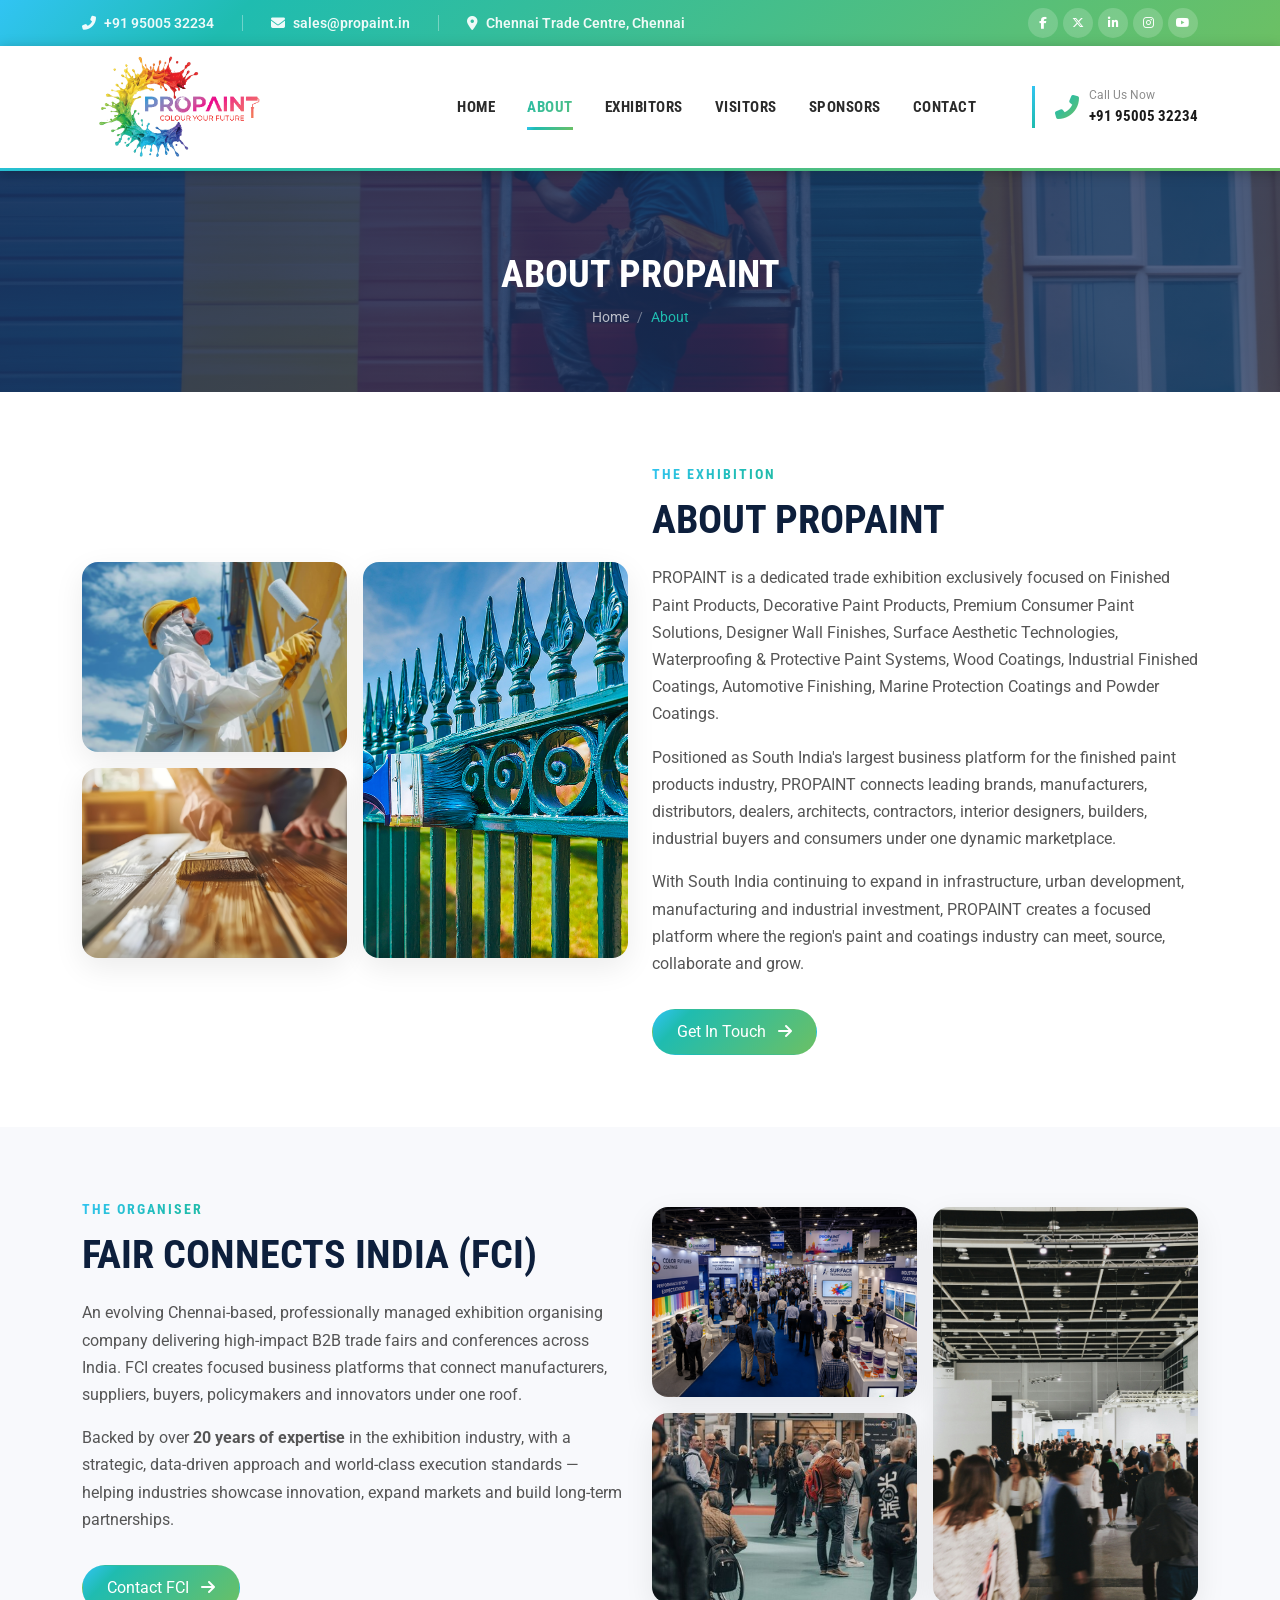
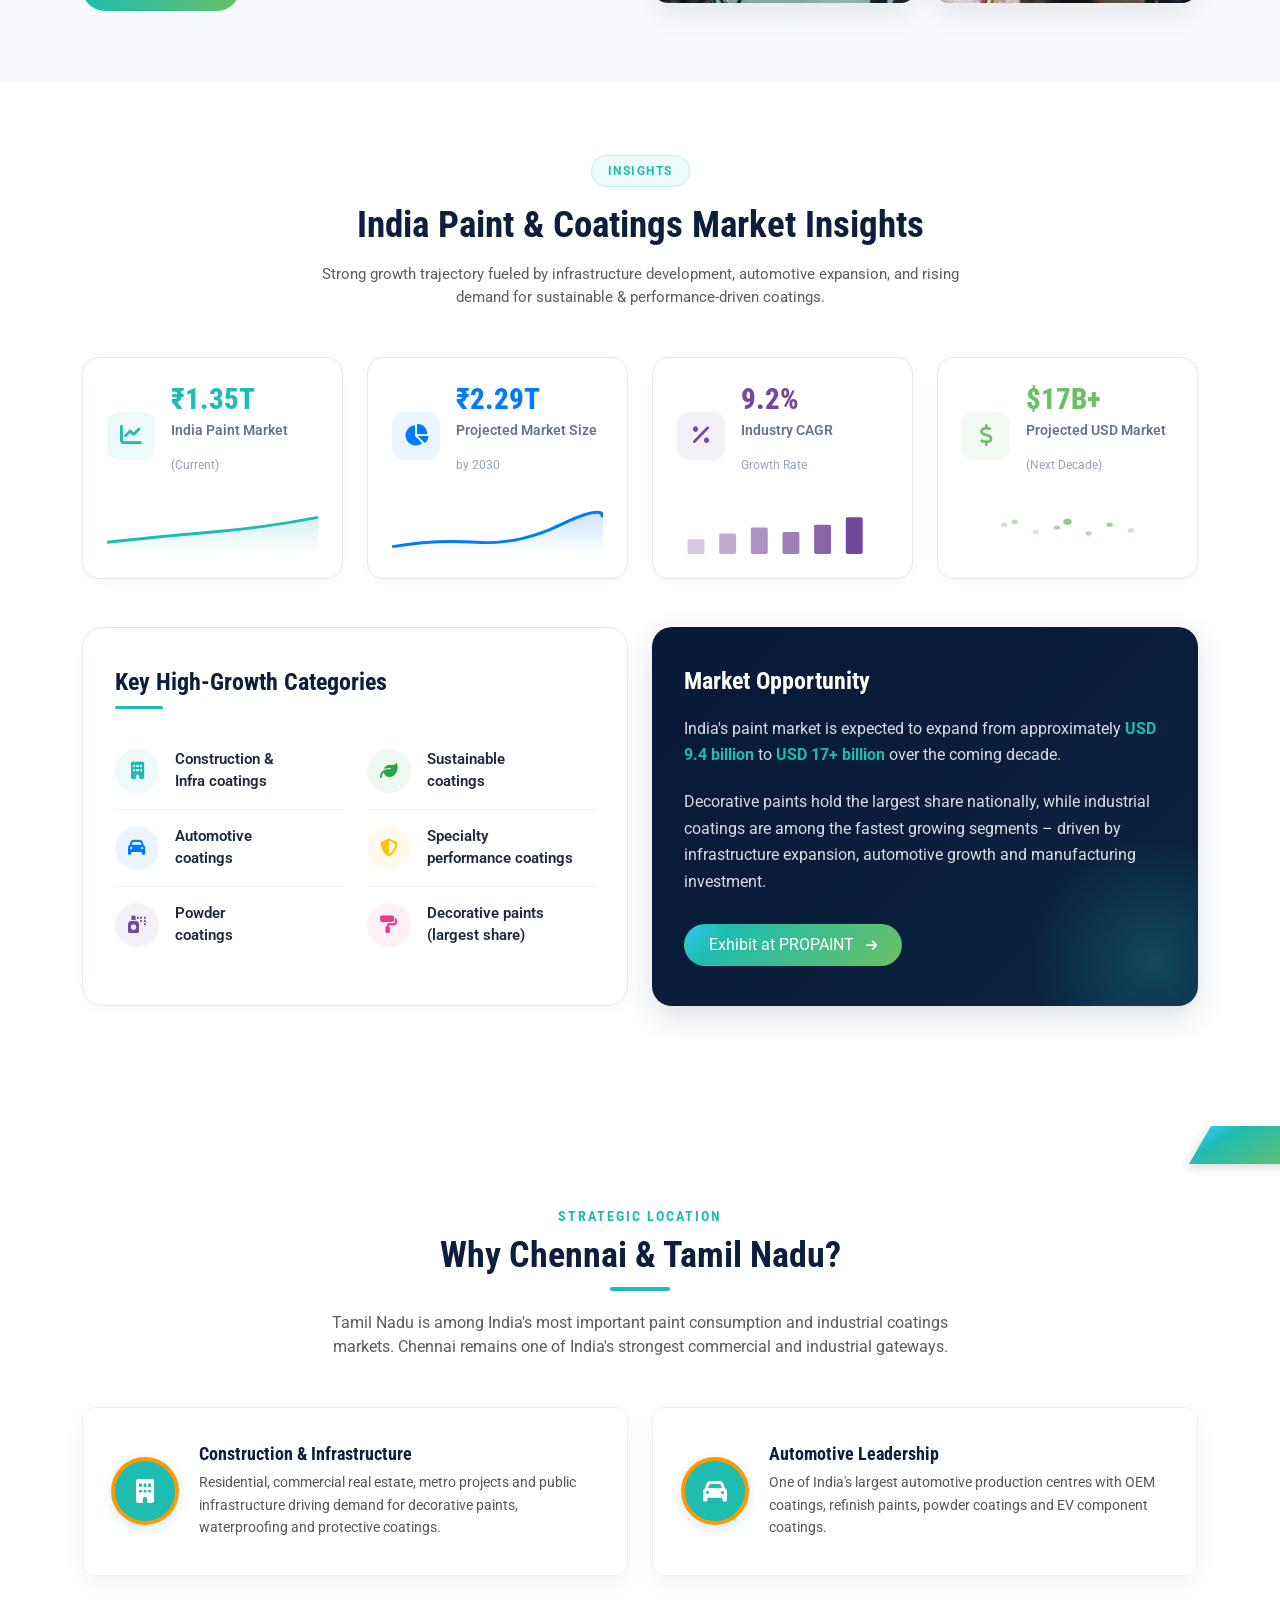
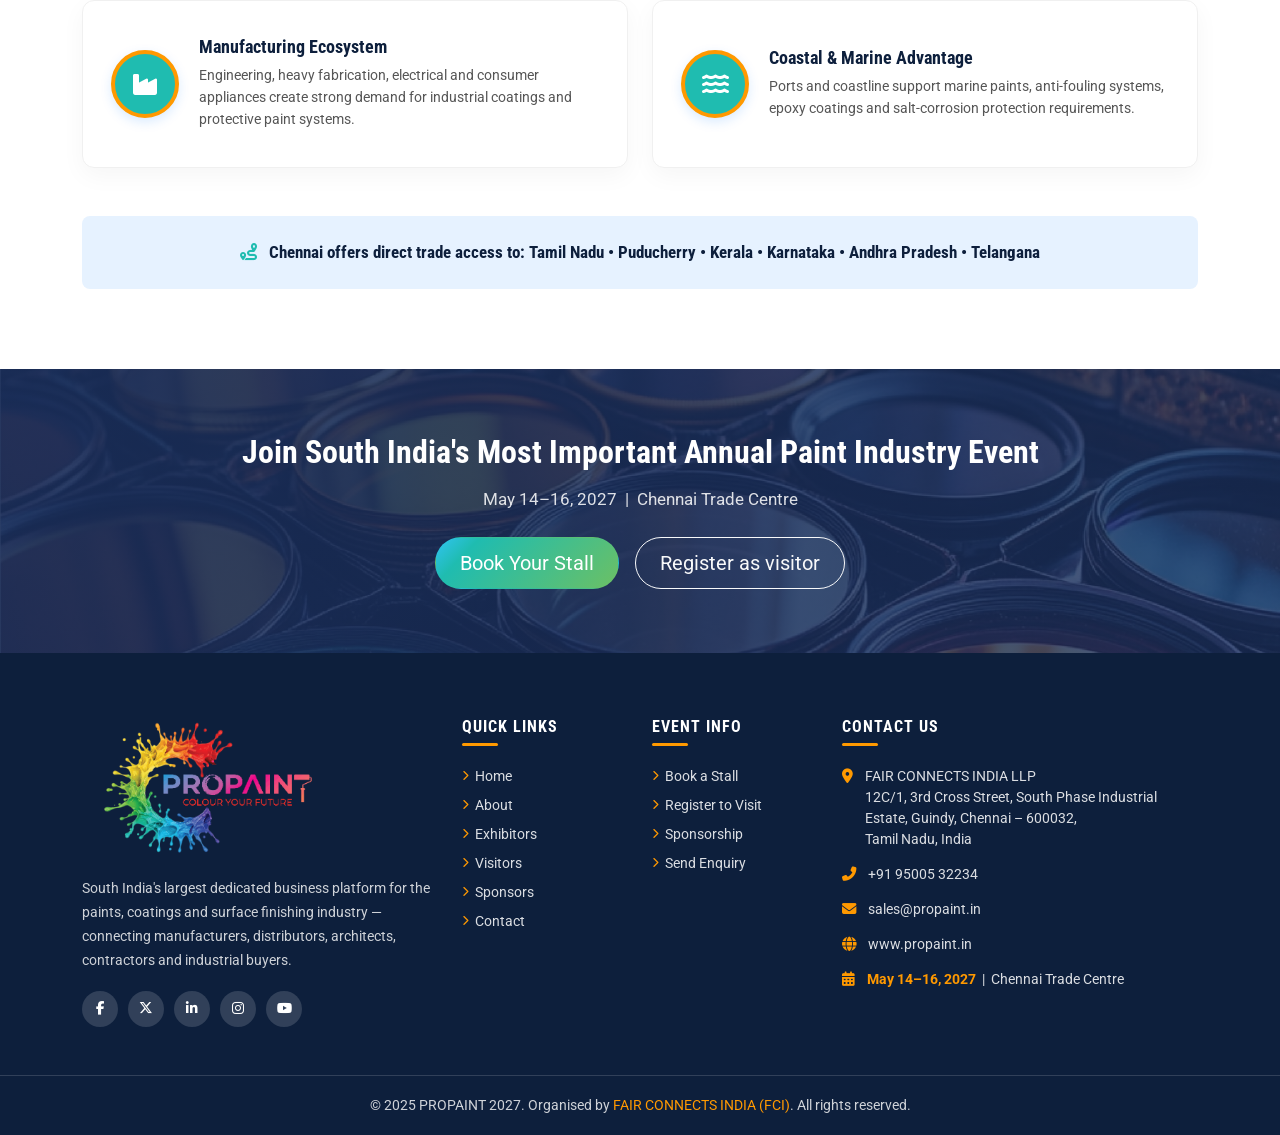
==== commit ac892e62: "code merge - updated the changes" ====
--- a/about.html
+++ b/about.html
@@ -27,7 +27,7 @@
     <!-- Page Hero -->
     <div class="page-hero" style="background-image:url('images/exterior 3.jpg')">
         <div class="container">
-            <h1 data-aos="fade-up">About PROPAINT</h1>
+            <h1 data-aos="fade-up">ABOUT PROPAINT</h1>
             <nav aria-label="breadcrumb" data-aos="fade-up" data-aos-delay="100">
                 <ol class="breadcrumb">
                     <li class="breadcrumb-item"><a href="index.html">Home</a></li>
@@ -57,7 +57,7 @@
                 <div class="col-lg-6" data-aos="fade-left">
                     <div class="about-text-container">
                         <span class="section-subtitle">The Exhibition</span>
-                        <h2>About PROPAINT</h2>
+                        <h2>ABOUT PROPAINT</h2>
                         <p>PROPAINT is a dedicated trade exhibition exclusively focused on Finished Paint Products,
                             Decorative Paint Products, Premium Consumer Paint Solutions, Designer Wall Finishes, Surface
                             Aesthetic Technologies, Waterproofing &amp; Protective Paint Systems, Wood Coatings,
@@ -101,7 +101,7 @@
                 <div class="col-lg-6 order-lg-1" data-aos="fade-right">
                     <div class="about-text-container">
                         <span class="section-subtitle">The Organiser</span>
-                        <h2>Fair Connects India (FCI)</h2>
+                        <h2>FAIR CONNECTS INDIA (FCI)</h2>
                         <p>An evolving Chennai-based, professionally managed exhibition organising company delivering
                             high-impact B2B trade fairs and conferences across India. FCI creates focused business
                             platforms that connect manufacturers, suppliers, buyers, policymakers and innovators under
@@ -127,7 +127,7 @@
     <section class="py-5 bg-white">
         <div class="container py-4">
             <div class="text-center mb-5" data-aos="fade-up">
-                <span class="industry-badge">Industry Data</span>
+                <span class="industry-badge">INSIGHTS</span>
                 <h2 class="section-title text-secondary fw-bold"
                     style="font-family: var(--font-heading); font-size: 2.3rem;">India Paint &amp; Coatings Market
                     Insights</h2>
@@ -372,7 +372,8 @@
                 Chennai Trade Centre</p>
             <div class="d-flex justify-content-center flex-wrap gap-3">
                 <a href="exhibitors.html" class="btn btn-primary btn-lg rounded-pill-btn px-4">Book Your Stall</a>
-                <a href="contact.html" class="btn btn-outline-light btn-lg rounded-pill-btn px-4">Send Enquiry</a>
+                <a href="contact.html" class="btn btn-outline-light btn-lg rounded-pill-btn px-4">Register as
+                    visitor</a>
             </div>
         </div>
     </section>
--- a/css/style.css
+++ b/css/style.css
@@ -232,7 +232,6 @@
     padding: 0 0;
     position: sticky;
     top: 0;
-    height: 110px;
     z-index: 1000;
     box-shadow: 0 2px 18px rgba(0, 0, 0, .13);
     border-bottom: 3px solid transparent;
@@ -899,21 +898,26 @@
 
 .sponsor-tier-badge {
     display: inline-block;
-    background: rgba(255, 255, 255, .15);
-    color: #fff;
+    background: var(--theme-primary);
+    color: #fff !important;
     font-family: var(--font-heading);
     font-size: .72rem;
     font-weight: 700;
-    letter-spacing: 2px;
+    letter-spacing: 1.5px;
     text-transform: uppercase;
-    padding: 3px 12px;
-    border-radius: 12px;
+    padding: 4px 14px;
+    border-radius: 20px;
     margin-bottom: 10px;
+    border: 4px solid var(--theme-yellow);
+    box-shadow: 0 2px 8px rgba(0, 0, 0, 0.08);
 }
 
 .sponsor-card.featured .sponsor-tier-badge {
-    background: rgba(255, 255, 255, .25);
-}
+    background: var(--theme-primary);
+    color: #fff !important;
+}
+
+
 
 .sponsor-card-header h3 {
     color: #fff;
@@ -1161,9 +1165,10 @@
 
 .page-hero h1 {
     color: #fff;
-    font-size: 2.8rem;
+    font-size: 2.4rem;
     font-weight: 700;
     margin-bottom: 10px;
+    text-transform: uppercase;
 }
 
 .page-hero .breadcrumb {
@@ -1363,6 +1368,15 @@
    Responsive
    ============================================================ */
 @media (max-width: 991px) {
+    .site-navbar .navbar-collapse {
+        background-color: #ffffff;
+        box-shadow: 0 10px 30px rgba(0, 0, 0, 0.1);
+        border-radius: 8px;
+        padding: 15px 20px;
+        margin-top: 10px;
+        border: 1px solid rgba(0, 0, 0, 0.08);
+    }
+
     .site-navbar .nav-link {
         padding: 12px 0 !important;
     }
@@ -1614,7 +1628,7 @@
 .bento-gallery {
     display: grid;
     grid-template-columns: 1fr 1fr 1fr;
-    grid-template-rows: 300px 300px;
+    grid-template-rows: repeat(4, 280px);
     gap: 12px;
     margin: 0 auto;
 }
@@ -1701,7 +1715,8 @@
 @media (max-width: 991px) {
     .bento-gallery {
         grid-template-columns: 1fr 1fr;
-        grid-template-rows: repeat(3, 240px);
+        grid-template-rows: auto;
+        grid-auto-rows: 240px;
     }
 
     .bento-item.bento-tall {
@@ -1721,7 +1736,8 @@
 
     .bento-gallery {
         grid-template-columns: 1fr;
-        grid-template-rows: repeat(5, 220px);
+        grid-template-rows: auto;
+        grid-auto-rows: 220px;
         gap: 8px;
     }
 
@@ -2107,6 +2123,12 @@
     border-right: none;
 }
 
+.stat-glass-wrap {
+    display: flex;
+    align-items: center;
+    gap: 15px;
+}
+
 .stat-glass-icon {
     width: 52px;
     height: 52px;
@@ -2160,13 +2182,49 @@
     .stat-glass-item {
         border-right: none;
         border-bottom: 1px solid rgba(255, 255, 255, 0.12);
+        padding: 16px 0;
     }
 
     .stat-glass-item:last-child {
         border-bottom: none;
     }
 
+    .stat-glass-wrap {
+        max-width: 220px;
+        margin: 0 auto;
+    }
+
     .stats-glass-card {
         margin-top: 20px !important;
     }
+}
+
+/* Organiser Badge Overlap */
+.organiser-badge-overlap {
+    position: absolute;
+    bottom: 20px;
+    left: 20px;
+    border-left: 5px solid var(--theme-primary);
+    min-width: 170px;
+    z-index: 10;
+}
+
+@media (max-width: 575px) {
+    .organiser-badge-overlap {
+        position: relative;
+        bottom: auto;
+        left: auto;
+        margin: 15px auto 0;
+        max-width: 240px;
+        border-left: none;
+        border-top: 4px solid var(--theme-primary);
+    }
+}
+
+.p_h4 {
+    font-family: var(--font-heading);
+    font-size: 1.15rem;
+    font-weight: 700;
+    color: var(--theme-secondary);
+    margin-bottom: 12px;
 }
